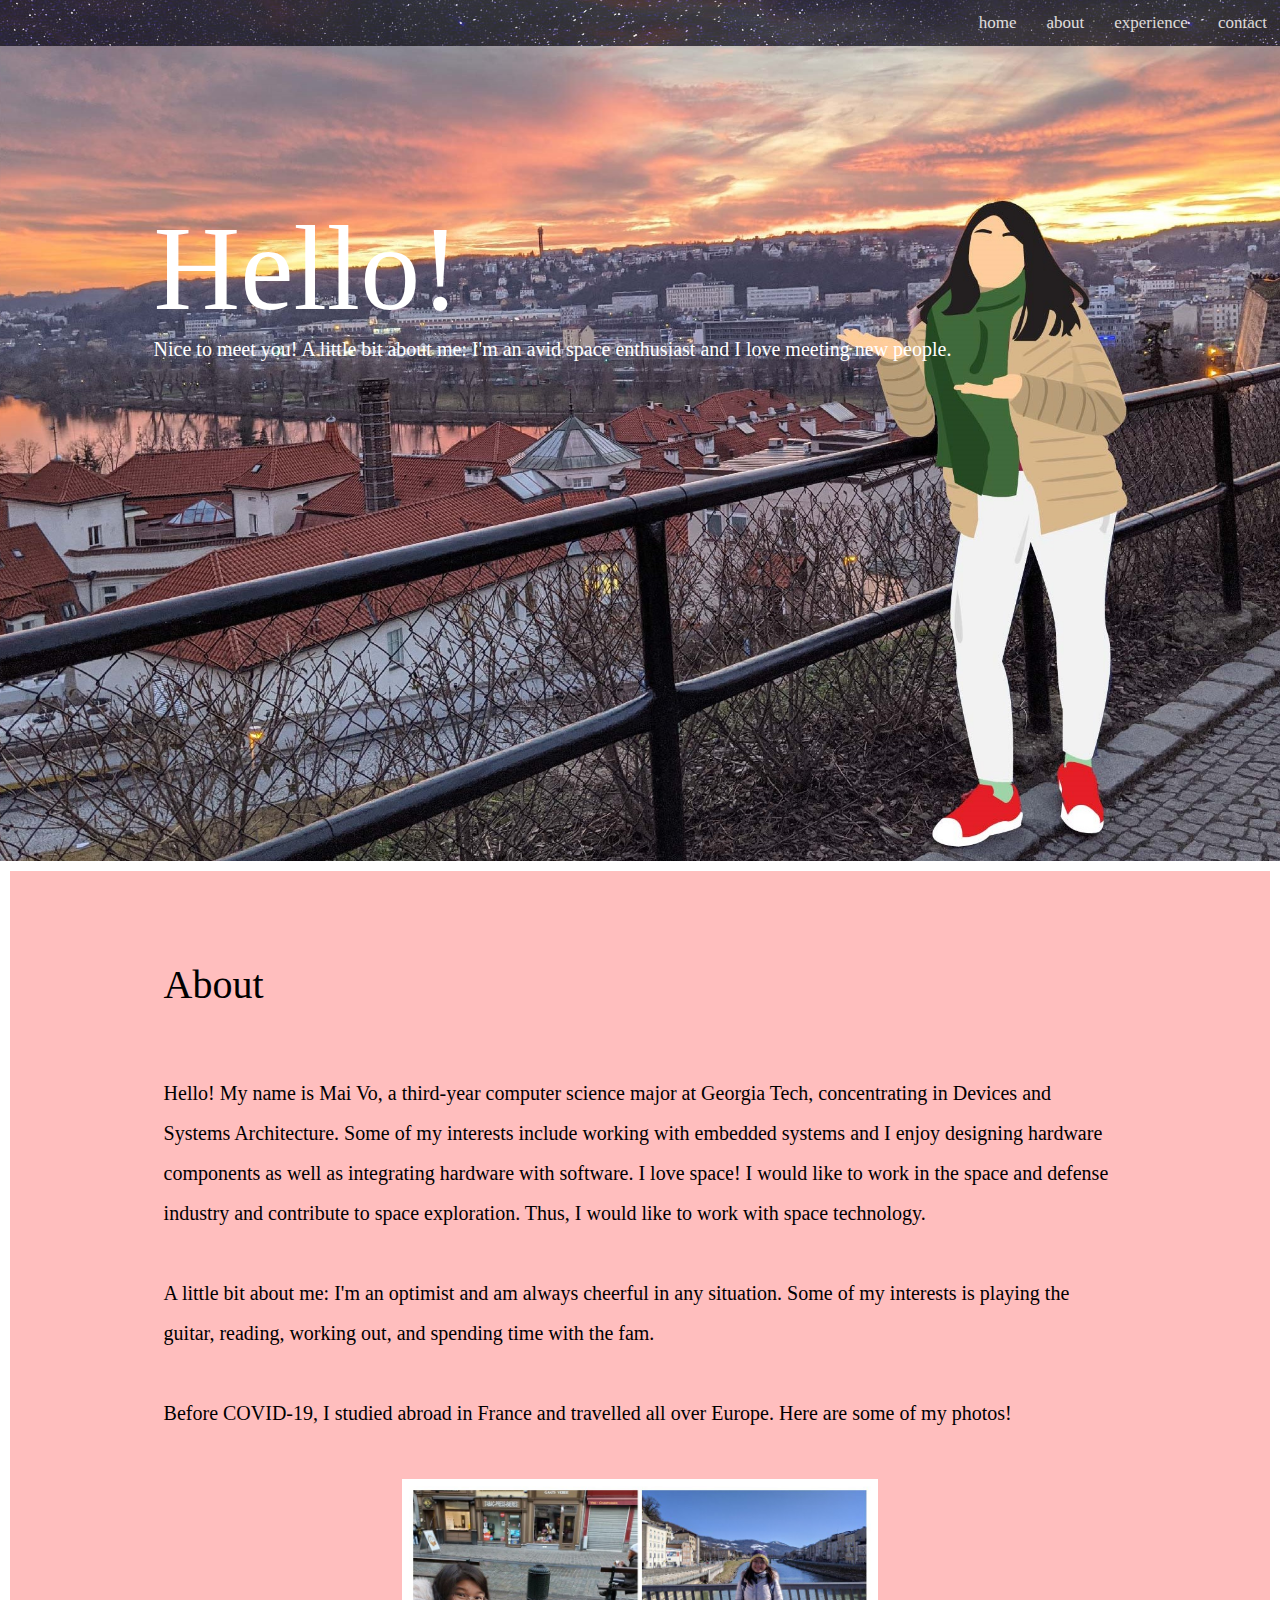
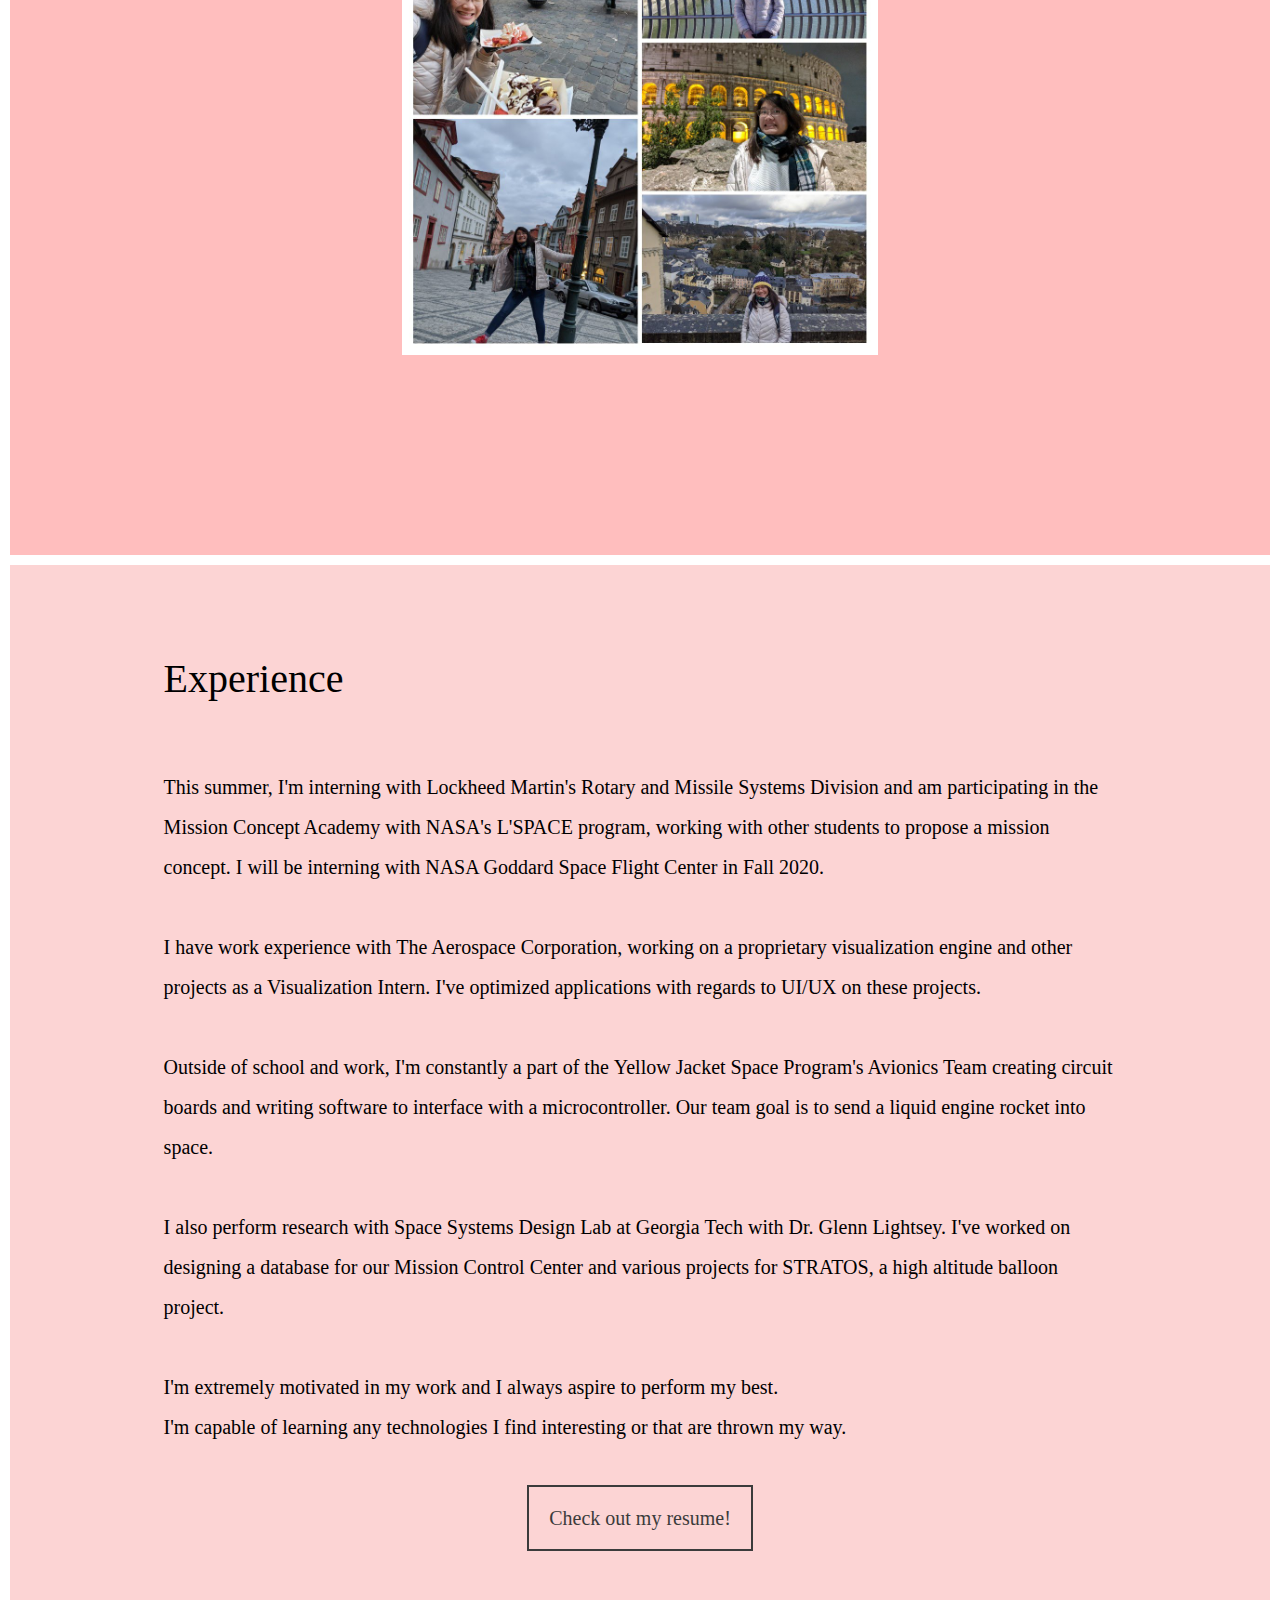
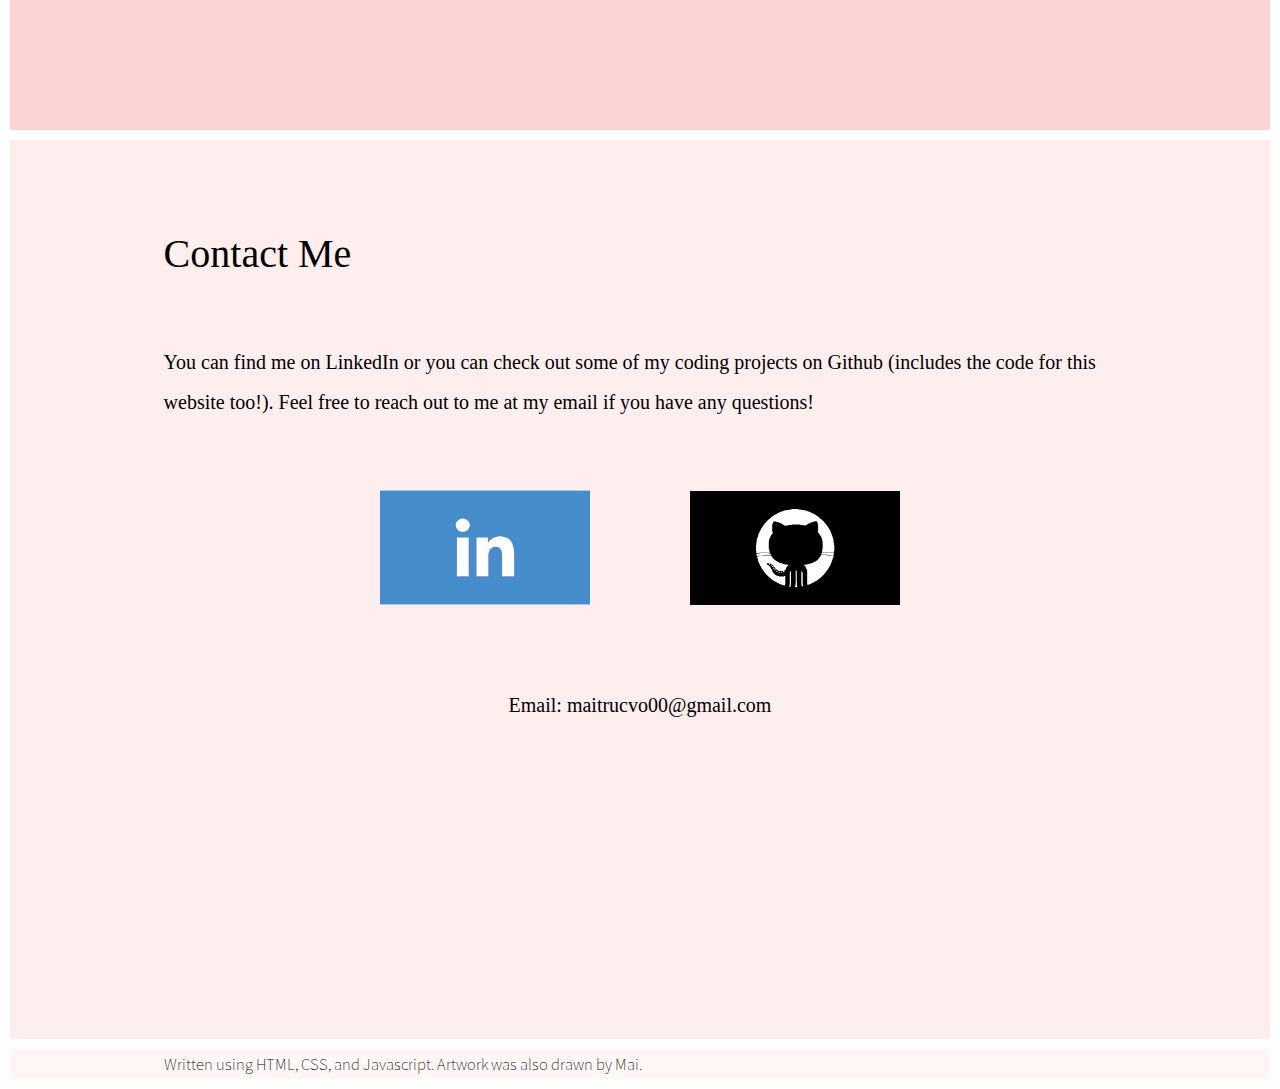
==== index.html @ 8d872439 "updated resume and slight about change" ====
<html>
<head>
    <meta charset="UTF-8">
    <meta name="viewport" content="width=device-width, initial-scale=1.0">
    <meta http-equiv="X-UA-Compatible" content="ie=edge">
    <link rel="stylesheet" href="index.css">
    <link rel="icon" href="./photos/profile.png">
</head>     

<title>Mai Vo</title>

<div class="navbar">

    <div class="nav-right">         
        <a href="#home">home</a>
        <a href="#about">about</a>
        <a href="#exper">experience</a>
        <a href="#con">contact</a>  
    </div>
        
</div>


<div class="main" >
    <a id="home"></a>

    
    
    
    <div class="intro">

        <div id="intro-text">
            <div id="hello">
                Hello! <span id="fancy"></span>
            </div>
            <script src = "index.js"></script>
            <div id="hello2">
                Nice to meet you!
                A little bit about me: I'm an avid space enthusiast and I love meeting new people.
            </div>
        </div>

        <!-- <br><br><br><br><br><br><br><br><br> -->
  
    </div>

    <div class="about">

        <a id="about"></a>

        <div id="header">
            About
        </div>

        
        
        <h>
            Hello! My name is <h class="bold">Mai Vo</h>, a third-year <h class="bold">computer science</h> major at 
            <h class="bold">Georgia Tech</h>, concentrating in Devices and Systems Architecture.
        
            Some of my interests include working with embedded systems and I enjoy designing hardware components as well as
            integrating hardware with software.
        
        
            I love space! I would like to work in the space and defense industry and contribute to space exploration. Thus, I would like to work with
            space technology.
            
        <br><br>
        
        A little bit about me: I'm an optimist and am always cheerful in any situation.
        
        
        Some of my interests is playing the guitar, reading, working out, and spending time with the fam.
        <br><br>
        Before COVID-19, I studied abroad in France and travelled all over Europe. Here are some of my photos!
    </h>
    <br><br><br>
    <img src="photos/maiphotos.jpg" class="center">
    </div>


    <div class="experience">
        <a id="exper"></a>

        <div id="header">
            Experience
        </div>

        
        

        

        <h>
            This summer, I'm interning with <h class="bold">Lockheed Martin</h>'s Rotary and Missile Systems Division and am participating in the Mission Concept Academy with <h class="bold">NASA's L'SPACE</h> program, 
            working with other students to propose a mission concept. I will be interning with NASA Goddard Space Flight Center in Fall 2020.
            <br><br>
            I have work experience with <h class="bold">The Aerospace Corporation</h>, working on a proprietary visualization engine and other projects as a Visualization Intern.
            I've optimized applications with regards to UI/UX on these projects.
            <br><br>
            Outside of school and work, I'm constantly a part of the
            <h class="bold">Yellow Jacket Space Program</h>'s Avionics Team creating
            circuit boards and writing software to interface with a microcontroller. 
            
            Our team goal is to send a liquid engine rocket into space. 
            <br><br>
            I also perform research with <h class="bold">Space Systems Design Lab</h> at Georgia Tech
            with Dr. Glenn Lightsey.
            
            I've worked on designing a database for our Mission Control Center and various projects for
            STRATOS, a high altitude balloon project.
            <br><br>
            I'm extremely motivated in my work and I always aspire to perform
            my best. 
            <br>
            I'm capable of learning any technologies I find interesting
            or that are thrown my way.
        </h>

        <div class="divspace"></div>

        <div class="reslink">
            <a class="resumeLink" href="maiVoResumeSummer20201.pdf" class="center" target="_blank">Check out my resume!</a>
        </div>

        
    </div>

    <div class="contact">
        <a id="con"></a>
        <div id="header">
            Contact Me
        </div>

        

        <h>
            You can find me on LinkedIn or you can check out some of my coding
            projects on Github (includes the code for this website too!). 
            
            Feel free to reach out to me at my email if you have any questions!
        </h>
         
        <div class="links">
            
            <a class="linkedin" href="https://www.linkedin.com/in/mai-truc-vo" target="_blank"></a>
            
            <a class="space"></a>
            

            <a class="git" href="https://github.com/maitvo" target="_blank"></a>
        
            <div class="conspace"></div>

            <h>Email: maitrucvo00@gmail.com</h>
            
        </div>
        

    </div>

    

    <div class="bottom">
        <h>
            Written using HTML, CSS, and Javascript. Artwork was also drawn by Mai.
        </h>
    </div>

</div>

</html>
---- index.css ----
html{
    background-color: rgb(255, 255, 255);
    scroll-behavior: smooth;
}

body{

    /* margin of page disappear */
    margin: 0;
}

h{
    line-height: 2;
}

h.bold{
    font-family: "NS-Regular";
}


#fancy{
    color: rgb(255, 142, 142);
    text-decoration: underline;
}

.divspace{
    padding: 30px;
}

.center{
    display: block;
    margin-left: auto;
    margin-right: auto;
    width: 50%;
}




/* navigation horizontal bar --------------------------------------------------------------------------------------------------- */

.navbar{
    overflow: hidden;
    padding-top: 1%;
    padding-bottom: 1%;
    background-image: url("./photos/stars.jpg");
    opacity: 70%;
    font-family: "NS-Light";
    position: fixed;
    width: 100%;
 
}

.nav-right{
    float: right;
}

.nav-right a{
    
    color: #f2f2f2;
    text-decoration: none;
    padding-right: 13px;
    padding-left: 13px;
    padding-top: 100%;
    padding-bottom: 100%;
    font-size: 17px;
}

.nav-right a:hover{
    background-image: url("./photos/moonnew.jpg");
    color: rgb(255, 31, 31);
}


/* ----------------------------------------------------------------------------------------------------- */




.intro{    
    color: rgb(255, 255, 255);
    padding-top: 200px;
    padding-bottom: 500px;
    background-image: url("./photos/praguecut.jpg");
    background-position: center center;
    background-repeat: no-repeat;
    background-attachment: fixed;
    background-size: cover;
}




#hello{
    font-size: 120px; 
}

#hello2{
    font-size: 20px;
    font-family: "NS-Regular";
}

#intro-text{
    padding-left: 12%;
    padding-right: 12%;
    font-family: "NS-Regular";
}

/* --------------------------------------------------------------------------- */

.about{
    /* margin-top: 1000px; */
    /* padding-top: 50%; */

    background-color: rgb(255, 190, 190);
    margin: 10px;
    padding-left: 12%;
    padding-right: 12%;
    text-align: left;
    font-family: "NS-Light";
    font-size: 20px;
    padding-bottom: 200px;

}

/* ---------------------------------------------------------------------------------- */

.experience{
    background-color: rgb(252, 212, 212);
    margin: 10px;
    padding-left: 12%;
    padding-right: 12%;
    text-align: left;
    font-family: "NS-Light";
    font-size: 20px;
    padding-bottom: 200px;
}

#header{
    padding-top: 90px;
    padding-bottom: 65px;
    font-size: 40px;
    font-family: "NS-Regular";

}

a.resumeLink{
    font-size: 20px;
    font-family: "NS-Regular";
    padding: 20px;
    border-style: solid;
    border-width: 2px;
    border-color: rgb(59, 59, 59);
    text-decoration: none;
    color: rgb(59, 59, 59);
    /* background-image: url("./icons/mars.jpg"); */
}

a.resumeLink:hover{
    /* font-family: "NS-Regular"; */
    color: rgb(255, 100, 100);
    border-color: rgb(255, 142, 142);
    background-image: url("./photos/moonnew.jpg");
    background-position: center;
}

.reslink{
    width: 100%;
    text-align: center;
}

/* Meet--------------------------------------------------------------------------------------------- */

.contact{

    background-color: rgb(255, 238, 238);
    margin: 10px;
    padding-left: 12%;
    padding-right: 12%;
    text-align: left;
    font-family: "NS-Light";
    padding-bottom: 200px;
    font-size: 20px;
}

.links{
    padding-top: 12%;
    padding-bottom: 12%;
    width: 100%;
    text-align: center;
}

a.linkedin{
    background-image: url("./icons/1x/Asset\ 2.png");
    background-position: center;
    background-repeat: no-repeat;
    background-size: 100%;

    padding-top: 5%;
    padding-bottom: 5%;
    padding-right: 11%;
    padding-left: 11%;
    /* border-style: solid; */
    /* border-width: 2px;
    background-repeat: no-repeat;
    border-color: rgb(59, 59, 59); */
}

a.linkedin:hover{
    background: none;
    background-image: url("./icons/1x/Asset\ 13.png");
    background-position: center;
    background-repeat: no-repeat;
    background-size: 100%;
}

a.space{
    padding-left: 100px;
    padding-top: 100px;
}

a.git{
    background-image: url("./icons/1x/Asset\ 8.png");
    background-position: center;
    background-repeat: no-repeat;
    background-size: 100%;

    padding-top: 5%;
    padding-bottom: 5%;
    padding-right: 11%;
    padding-left: 11%;
    /* border-style: solid; */
    /* border-width: 2px;
    border-color: rgb(59, 59, 59);
    background-repeat: no-repeat; */
}

a.git:hover{
    background: none;
    background-size: 100%;
    background-image: url("./icons/1x/Asset\ 18.png");
    background-repeat: no-repeat;
    background-position: center;
}

.conspace{
    padding-top: 125px;
}

.bottom{

    background-color: rgb(255, 246, 246);
    margin: 10px;
    padding-left: 12%;
    padding-right: 12%;
    text-align: left;
    font-family: "NS-Thin";
    /* padding-bottom: 200px; */
    font-size: 15px;
}

@media only screen and (max-width: 767px) {
    
    .nav-right a{
        font-size: 14px;
        padding-right: 8px;
        padding-left: 8px;
    }
    h{
        line-height: 1.8;
        font-size: 15px;
    }

    #hello{
        font-size: 50px; 
    }

    #hello2{
        font-size: 18px;
    }

    a.space{
        padding-left: 30px;
    }

    #header{
        padding-top: 60px;
        padding-bottom: 40px;
        font-size: 30px;
        font-family: "NS-Regular";
    
    }

    a.resumeLink{
        font-size: 16px;
        font-family: "NS-Regular";
        padding: 15px;
        border-style: solid;
        border-width: 2px;
        border-color: rgb(59, 59, 59);
        text-decoration: none;
        color: rgb(59, 59, 59);
        /* background-image: url("./icons/mars.jpg"); */
    }
    
    a.resumeLink:hover{
        /* font-family: "NS-Regular"; */
        color: rgb(255, 100, 100);
        border-color: rgb(255, 142, 142);
        background-image: url("./photos/moonnew.jpg");
        background-position: center;
    }

    .divspace{
        padding: 20px;
    }

    .conspace{
        padding: 20px;
    }
}




/* ------------------------------------------------------------------------------------------------------------------- */

@font-face{
    font-family: "NS-Bold";
    src: url(./font/NotoSansJP-Bold.otf);
}
@font-face{
    font-family: "NS-Medium";
    src: url(./font/NotoSansJP-Medium.otf);
}
@font-face{
    font-family: "NS-Regular";
    src: url(./font/NotoSansJP-Regular.otf);
}
@font-face{
    font-family: "NS-Light";
    src: url(./font/NotoSansJP-Light.otf);
}
@font-face{
    font-family: "NS-Black";
    src: url(./font/NotoSansJP-Black.otf);
}
@font-face{
    font-family: "NS-Thin";
    src: url(./font/NotoSansJP-Thin.otf);
}
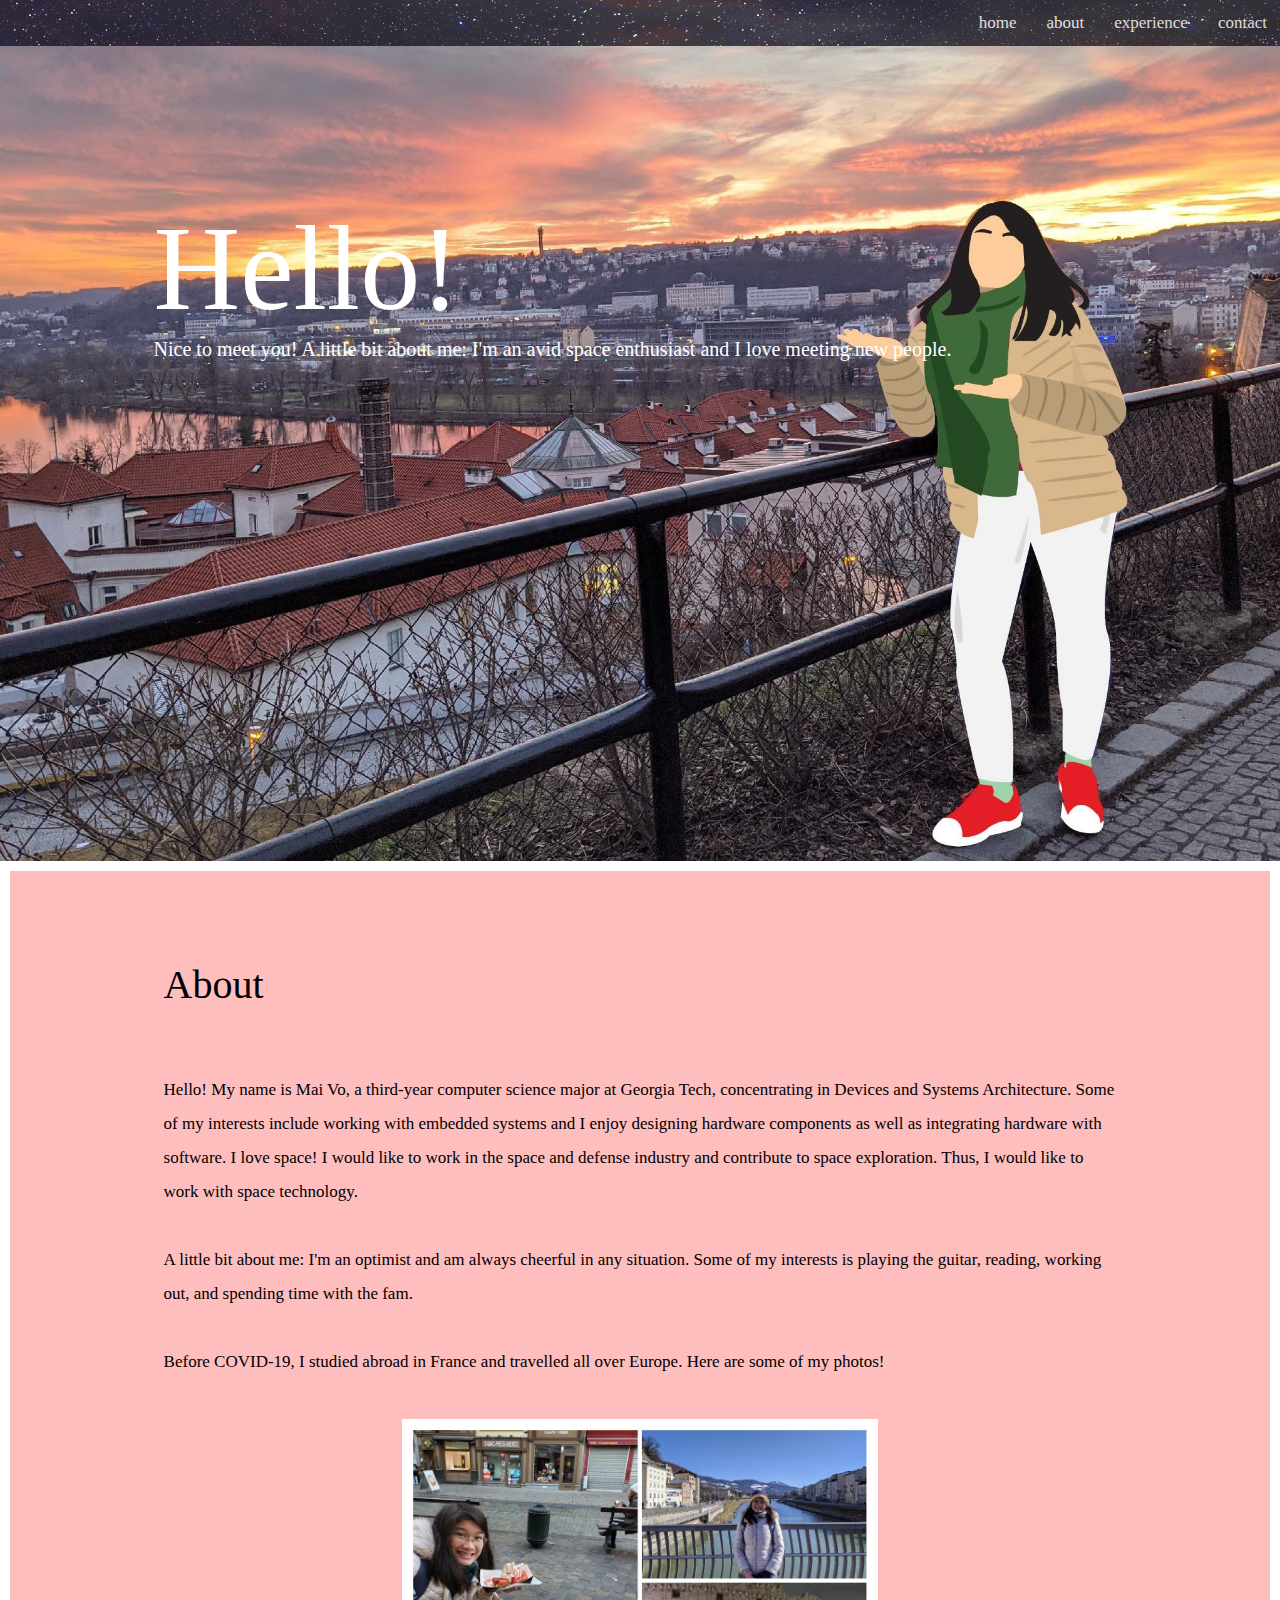
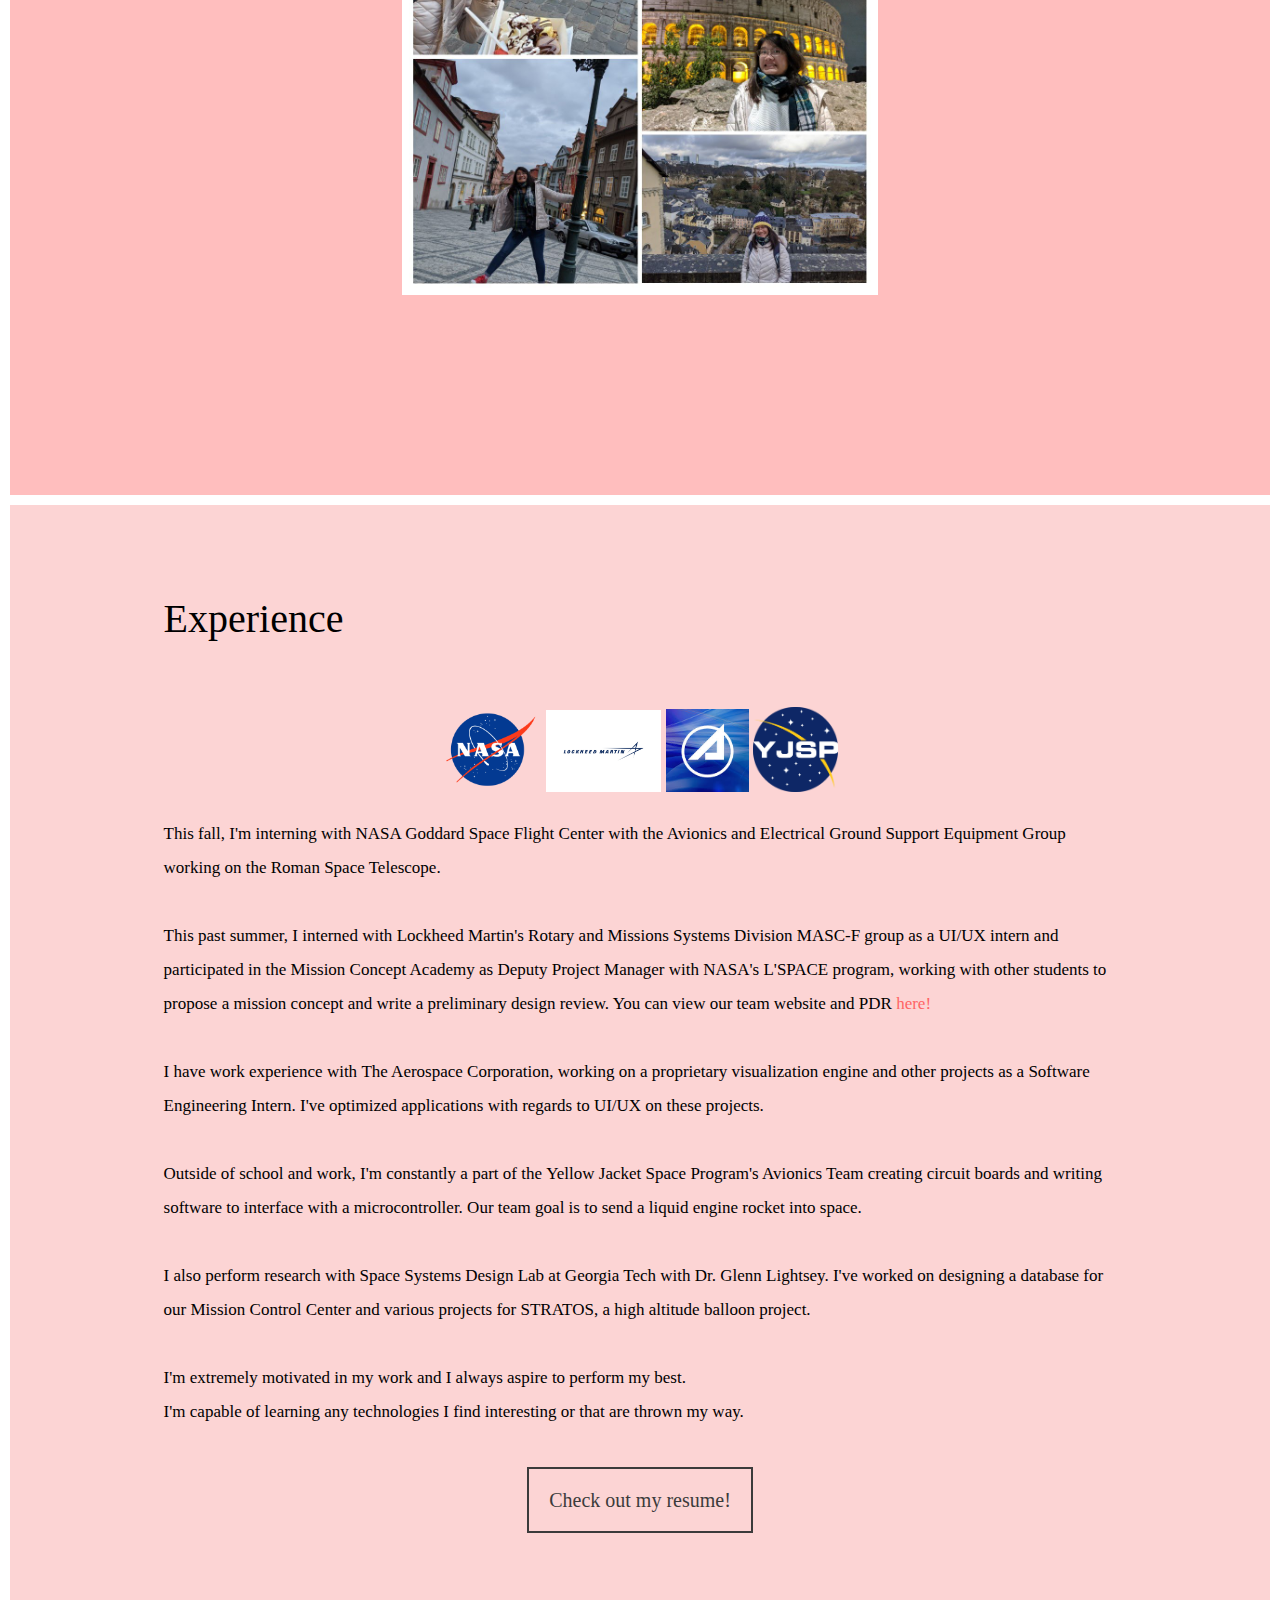
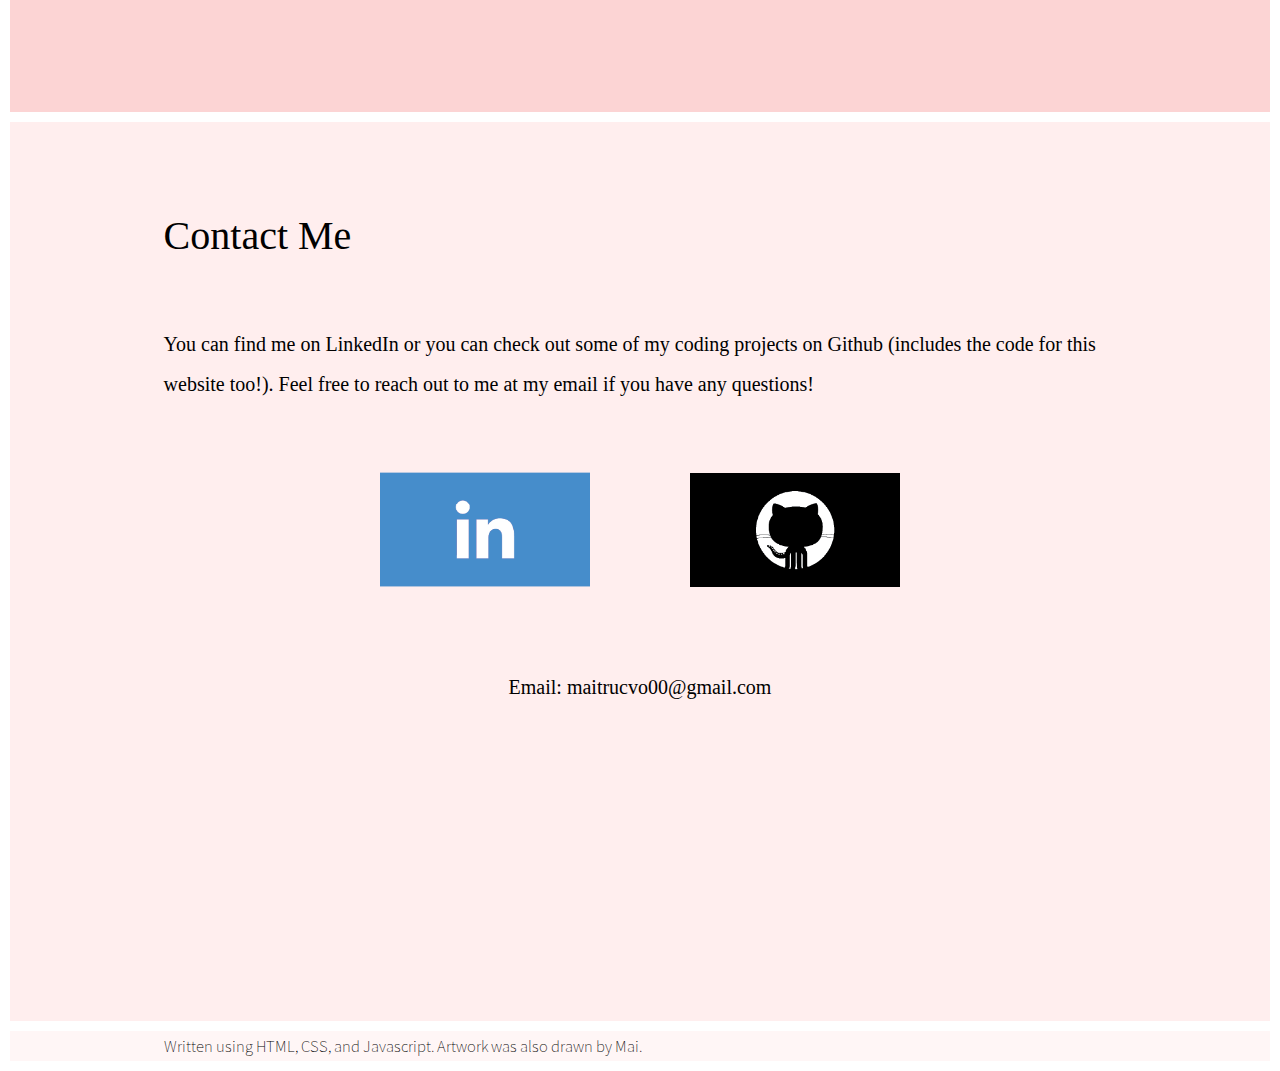
==== commit ae6777a1: "experience update" ====
--- a/index.html
+++ b/index.html
@@ -86,16 +86,195 @@
             Experience
         </div>
 
+        <div id="logos">
+            <img src="logo/nasalogo.png" width="100px">
+            <img src="logo/lockheedlogo.jpg" width="115px">
+            <img src="logo/aerologo.jpg" width="83px">
+            <img src="logo/yjsplogo.png" width="85px">
+            <!-- <img src="logo/ssdllogo.png" width="150px"> -->
+        </div>
+
+        
+
+        <br>
+
+        <!-- <div id="res-experience">
+
+            <div id="section">
+                Work Experience
+            </div>
+    
+            <br>
+    
+            <div id="nasa">
+                <h class="place">
+                    NASA Goddard Space Flight Center
+                </h>
+                <div id="wright">Greenbelt, MD | Virtual</div>
+                <br>
+                <h class="title">
+                    Software Engineering Pathways Intern
+                </h>
+                <div id="wright">Aug 2020 - Present</div>
+                <br>
+                <h>
+                    <img src="baseline_star_rate_black_18dp.png">
+                    Supports the Avionics and Electrical Systems branch, Code 565 with the Electrical Ground Support Equipment group
+                </h>
+            </div>
+    
+            <br>
+    
+            <div id="lockheed">
+                <h class="place">
+                    Lockheed Martin
+                </h>
+                <div id="wright">Huntsville, AL | Virtual</div>
+                <br>
+                <h class="title">
+                    UI/UX Intern
+                </h>
+                <div id="wright">May 2020 - August 2020</div>
+                <br>
+                <h>
+                    <img src="baseline_star_rate_black_18dp.png">
+                    Supported development teams with run-ahead user experience designs in a SaFE Agile environment to improve a missile simulation
+                    <br>
+                    <img src="baseline_star_rate_black_18dp.png">
+                    Communicated with the customer, product owners, development teams, and architects to ensure designs accurately convey information architecture to the user
+                    <br>
+                    <img src="baseline_star_rate_black_18dp.png">
+                    Solved design issues by optimizing the efficiency of the design to showcase large quantities of information to the users
+    
+                </h>
+            </div>
+    
+            <br>
+    
+            <div id="aerospace">
+                <h class="place">
+                    The Aerospace Corporation
+                </h>
+                <div id="wright">El Segundo, CA</div>
+                <br>
+                <h class="title">
+                    Software Engineering & Visualization Intern
+                </h>
+                <div id="wright">May 2019 - August 2019</div>
+                <br>
+                <h>
+                    <img src="baseline_star_rate_black_18dp.png">
+                    Contributed to the user-interface of a cutting-edge proprietary satellite visualization engine using C++, OpenGL, and the Qt-based framework by adding features to make development and customer usage effortless
+                    <br>
+                    <img src="baseline_star_rate_black_18dp.png">
+                    Optimized efficiency of usage for the web interface of a satellite intercept and rendezvous visualization tool by developing the web interface using Javascript, HTML, and CSS creating a smoother user experience
+                    <br>
+                </h>
+            </div>
+    
+            <br>
+    
+            <div id="aerospace">
+                <h class="place">
+                    College of Computing, Office of Outreach, Enrollment, and Community 
+                </h>
+                <div id="wright">Atlanta, GA</div>
+                <br>
+                <h class="title">
+                    Student Assistant
+                </h>
+                <div id="wright">February 2019 - December 2019</div>
+                <br>
+                <h>
+                    <img src="baseline_star_rate_black_18dp.png">
+                    Assists with career services and communicates with recruiters, ensuring a smooth, effortless, and coordinated experience on Georgia Tech’s campus
+                    <br>
+                </h>
+            </div>
+    
+            <br>
+    
+            <div id="section">
+                Organizations
+            </div>
+    
+            <br>
+    
+            <div id="yjsp">
+                <h class="place">
+                    Yellow Jacket Space Program
+                </h>
+                <div id="wright">Atlanta, GA</div>
+                <br>
+                <h class="title">
+                    Avionics Team - Propulsion Electronics
+                </h>
+                <div id="wright">April 2019 - Present</div>
+                <br>
+                <h>
+                    <img src="baseline_star_rate_black_18dp.png">
+                    Create and design circuit schematics and developing printed circuit boards using KiCad for propulsion electronics and avionic sensors for a rocket to space
+                    <br>
+                    <img src="baseline_star_rate_black_18dp.png">
+                    Developing a schematic for a field reader to test sensor functionality on the testing field using Altium
+                    <br>
+                    <img src="baseline_star_rate_black_18dp.png">
+                    Developed a light, encompassing schematic for the engine controller to turn engine valves on or off for testing purposes, interfacing with a control room and teensy
+                    <br>
+                </h>
+    
+                <br>
+                <h class="title">
+                    Systems Team
+                </h>
+                <div id="wright">January 2019 - August 2019</div>
+                <br>
+                <h>
+                    <img src="baseline_star_rate_black_18dp.png">
+                    Developed YJSP engineering specifications; integrating and testing different projects by each team using models and simulations; returning necessary feedback
+                    <br>
+                    <img src="baseline_star_rate_black_18dp.png">
+                    Interpreted software for a 6DOF simulation developed by a past engineer, documenting the code
+                    <br>
+                </h>
+            </div>
+    
+            <br>
+    
+            <div id="section">
+                Projects
+            </div>
+    
+            <br>
+    
+    
+    
+    
+            <div id="section">
+                Research
+            </div>
+    
+            <br>
+        </div> -->
+
+        
+
         
         
 
         
 
         <h>
-            This summer, I'm interning with <h class="bold">Lockheed Martin</h>'s Rotary and Missile Systems Division and am participating in the Mission Concept Academy with <h class="bold">NASA's L'SPACE</h> program, 
-            working with other students to propose a mission concept. I will be interning with NASA Goddard Space Flight Center in Fall 2020.
-            <br><br>
-            I have work experience with <h class="bold">The Aerospace Corporation</h>, working on a proprietary visualization engine and other projects as a Visualization Intern.
+            This fall, I'm interning with <h class="bold">NASA Goddard Space Flight Center</h> with the Avionics and Electrical Ground
+            Support Equipment Group working on the Roman Space Telescope.
+
+            <br><br>
+
+            This past summer, I interned with <h class="bold">Lockheed Martin</h>'s Rotary and Missions Systems Division MASC-F 
+            group as a UI/UX intern and participated in the Mission Concept Academy as Deputy Project Manager with <h class="bold">NASA's L'SPACE</h> program, 
+            working with other students to propose a mission concept and write a preliminary design review. You can view our team website and PDR <a href="https://teamceleastial.github.io" target="_blank">here!</a>
+            <br><br>
+            I have work experience with <h class="bold">The Aerospace Corporation</h>, working on a proprietary visualization engine and other projects as a Software Engineering Intern.
             I've optimized applications with regards to UI/UX on these projects.
             <br><br>
             Outside of school and work, I'm constantly a part of the
@@ -120,7 +299,7 @@
         <div class="divspace"></div>
 
         <div class="reslink">
-            <a class="resumeLink" href="maiVoResumeSummer20201.pdf" class="center" target="_blank">Check out my resume!</a>
+            <a class="resumeLink" href="maiVoResumeFall2020.pdf" class="center" target="_blank">Check out my resume!</a>
         </div>
 
         
--- a/index.css
+++ b/index.css
@@ -118,7 +118,7 @@
     padding-right: 12%;
     text-align: left;
     font-family: "NS-Light";
-    font-size: 20px;
+    font-size: 17px;
     padding-bottom: 200px;
 
 }
@@ -132,7 +132,7 @@
     padding-right: 12%;
     text-align: left;
     font-family: "NS-Light";
-    font-size: 20px;
+    font-size: 17px;
     padding-bottom: 200px;
 }
 
@@ -142,6 +142,22 @@
     font-size: 40px;
     font-family: "NS-Regular";
 
+}
+
+#res-experience{
+    padding-left: 15%;
+    padding-right: 15%;
+    font-size: 15px;
+}
+
+.experience a{
+    text-decoration: none;
+    font-family: "NS-Bold";
+    color: rgb(255, 100, 100);
+}
+
+#logos{
+    text-align: center;
 }
 
 a.resumeLink{
@@ -167,6 +183,19 @@
 .reslink{
     width: 100%;
     text-align: center;
+}
+
+h.place{
+    font-family: "NS-Regular";
+    /* font-style: italic; */
+}
+
+#wright{
+    font-style: italic;
+}
+
+#wright{
+    float: right;
 }
 
 /* Meet--------------------------------------------------------------------------------------------- */
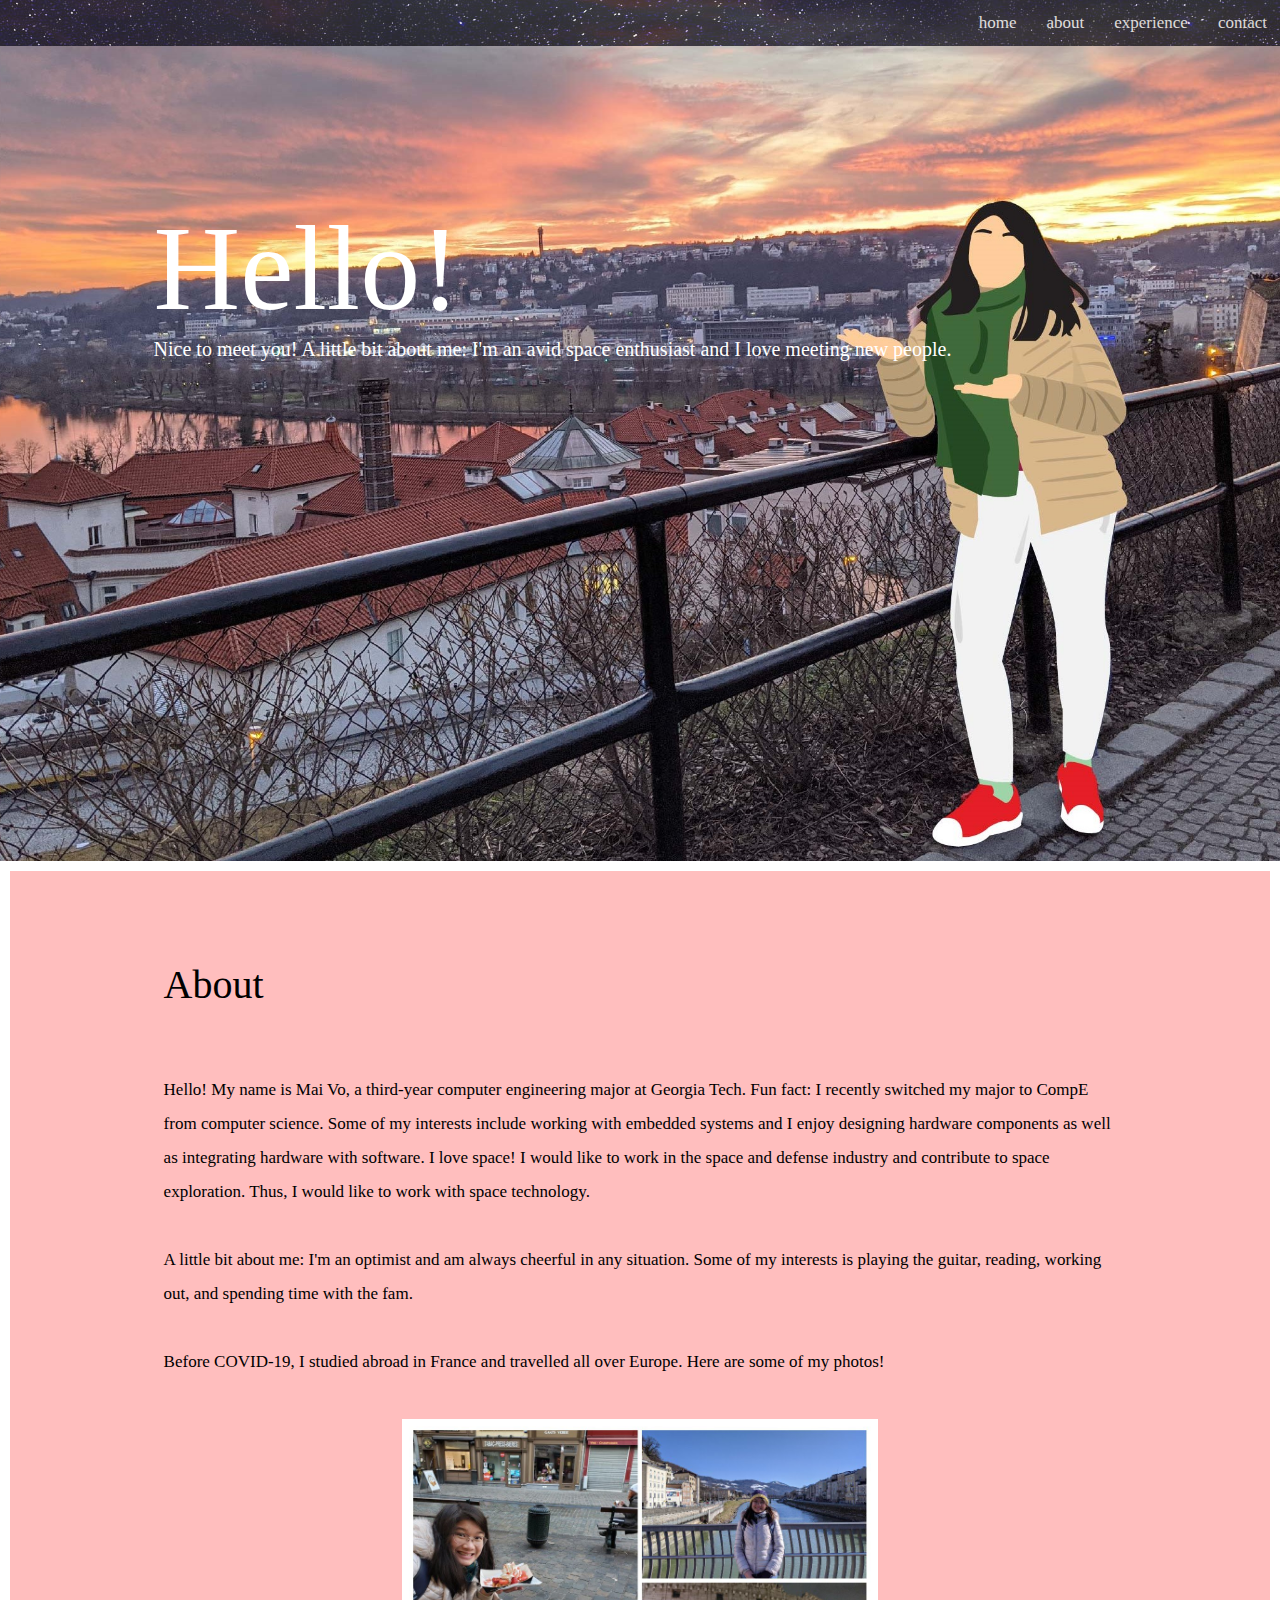
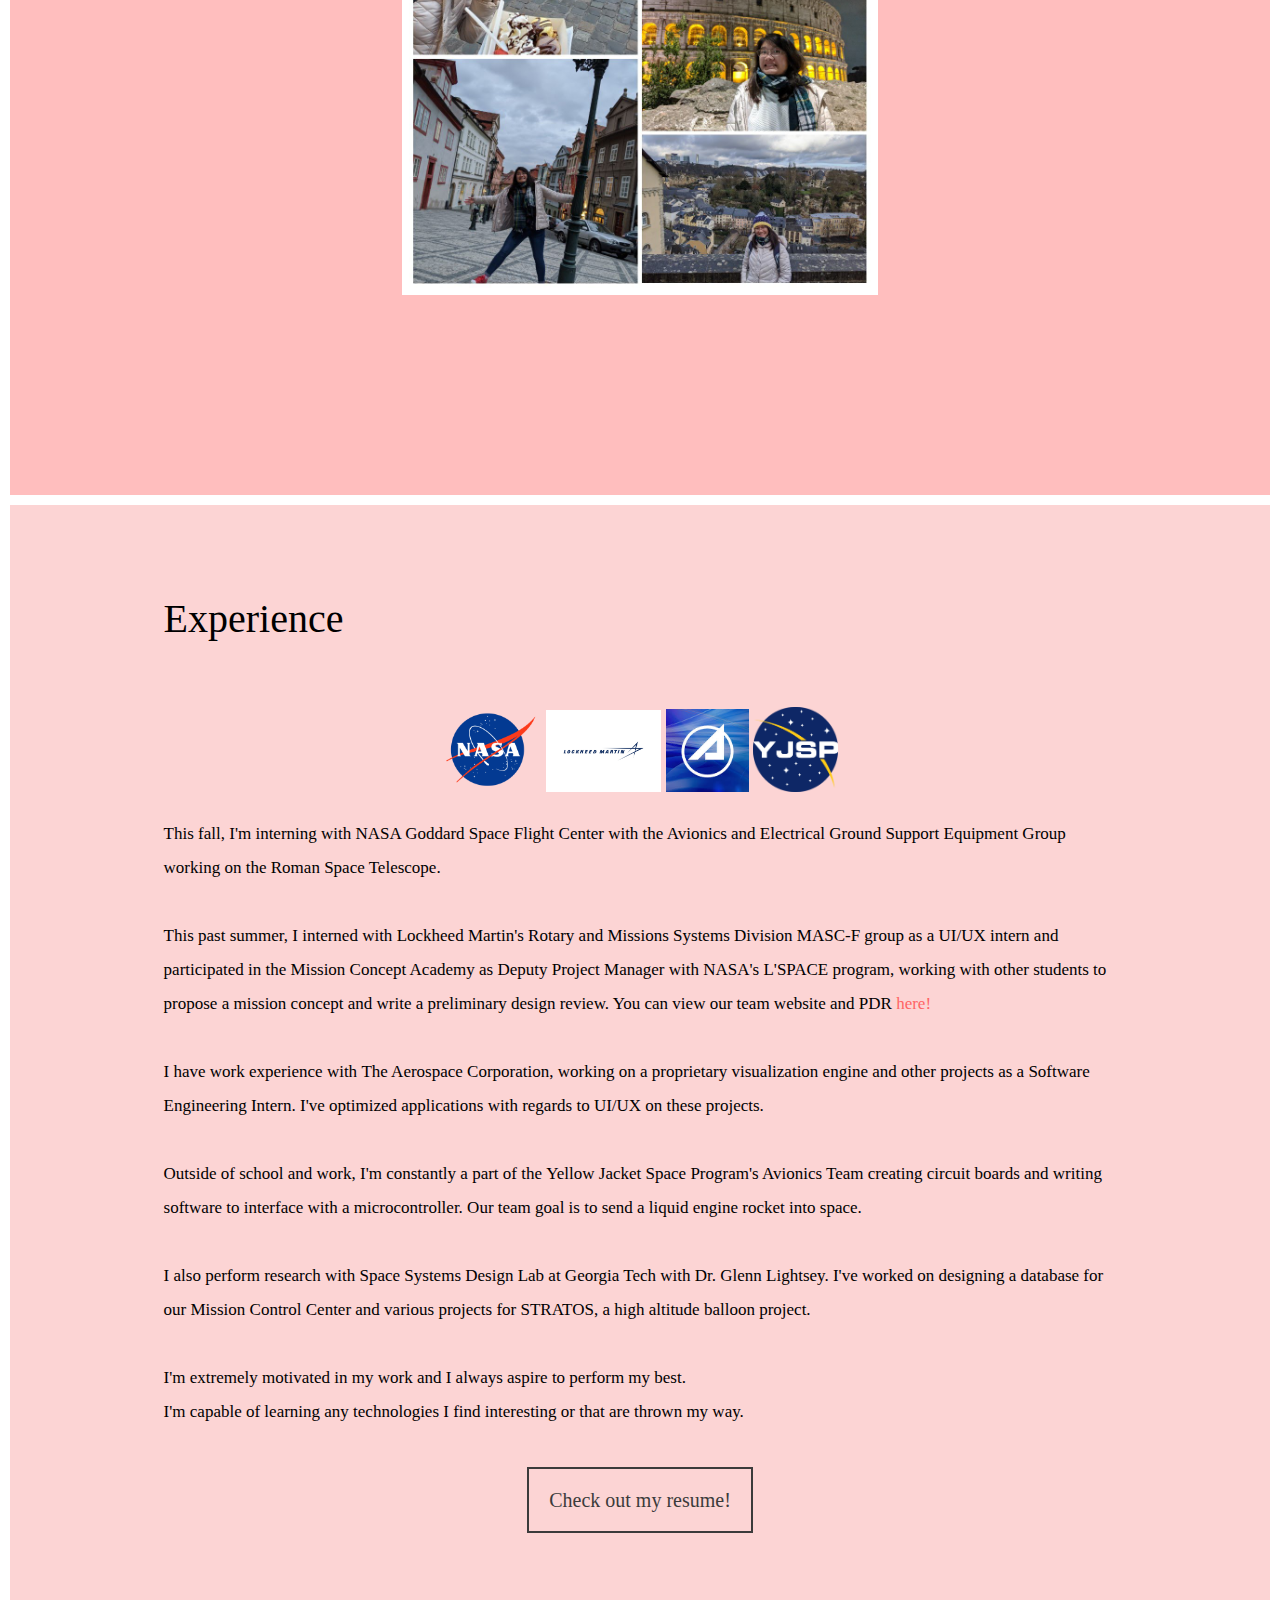
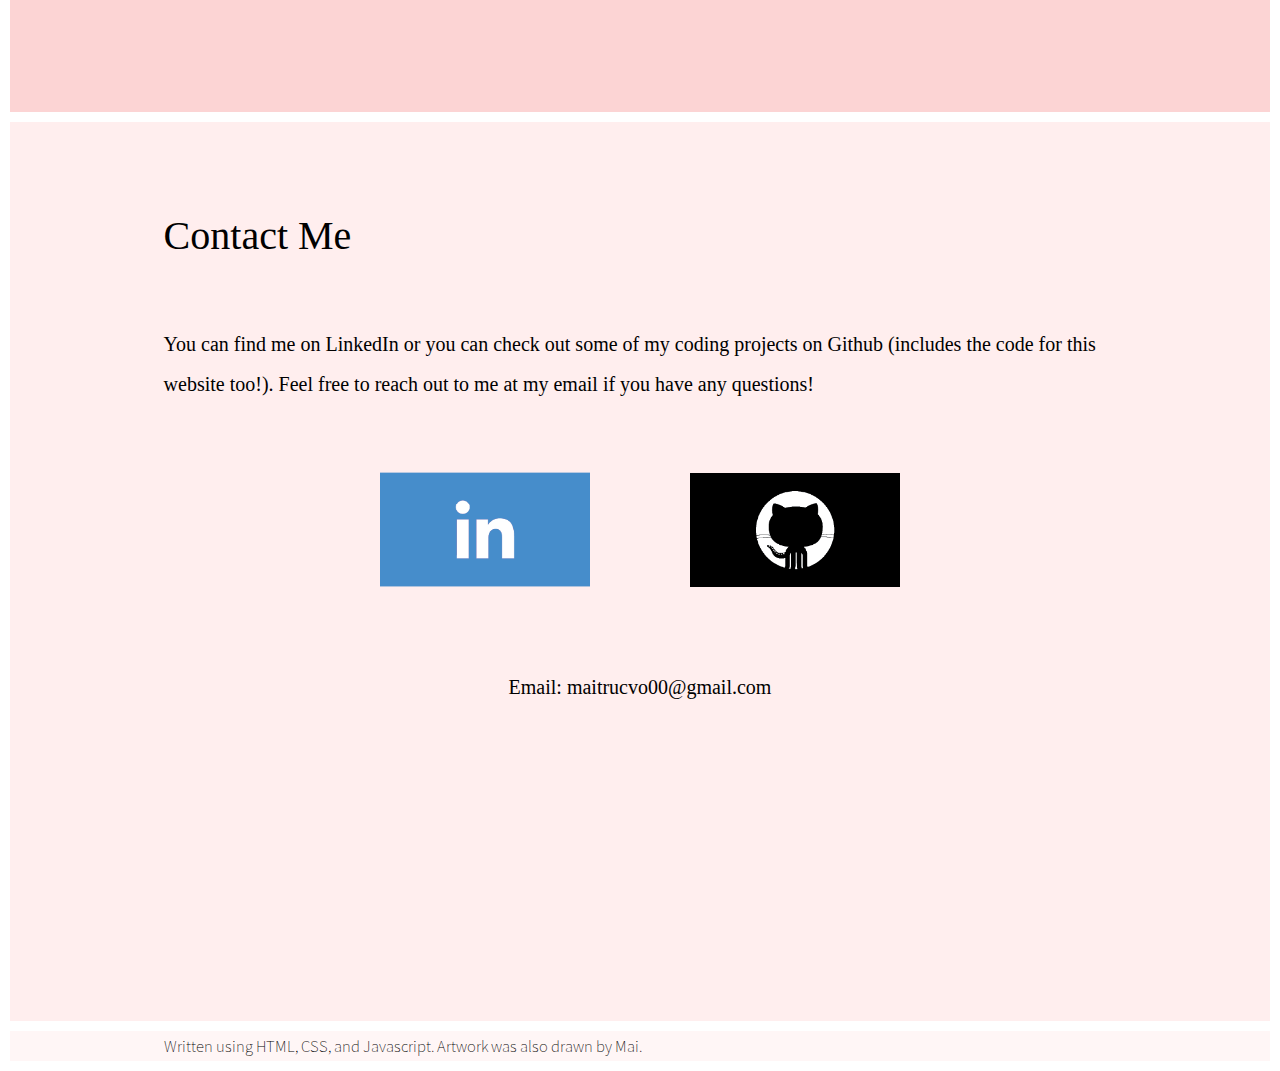
==== commit 1e82bc1f: "updated resume and major, etc" ====
--- a/index.html
+++ b/index.html
@@ -55,8 +55,8 @@
         
         
         <h>
-            Hello! My name is <h class="bold">Mai Vo</h>, a third-year <h class="bold">computer science</h> major at 
-            <h class="bold">Georgia Tech</h>, concentrating in Devices and Systems Architecture.
+            Hello! My name is <h class="bold">Mai Vo</h>, a third-year <h class="bold">computer engineering</h> major at 
+            <h class="bold">Georgia Tech</h>. Fun fact: I recently switched my major to CompE from computer science.
         
             Some of my interests include working with embedded systems and I enjoy designing hardware components as well as
             integrating hardware with software.
@@ -299,7 +299,7 @@
         <div class="divspace"></div>
 
         <div class="reslink">
-            <a class="resumeLink" href="maiVoResumeFall2020.pdf" class="center" target="_blank">Check out my resume!</a>
+            <a class="resumeLink" href="maiVoResumeSpring2021.pdf" class="center" target="_blank">Check out my resume!</a>
         </div>
 
         
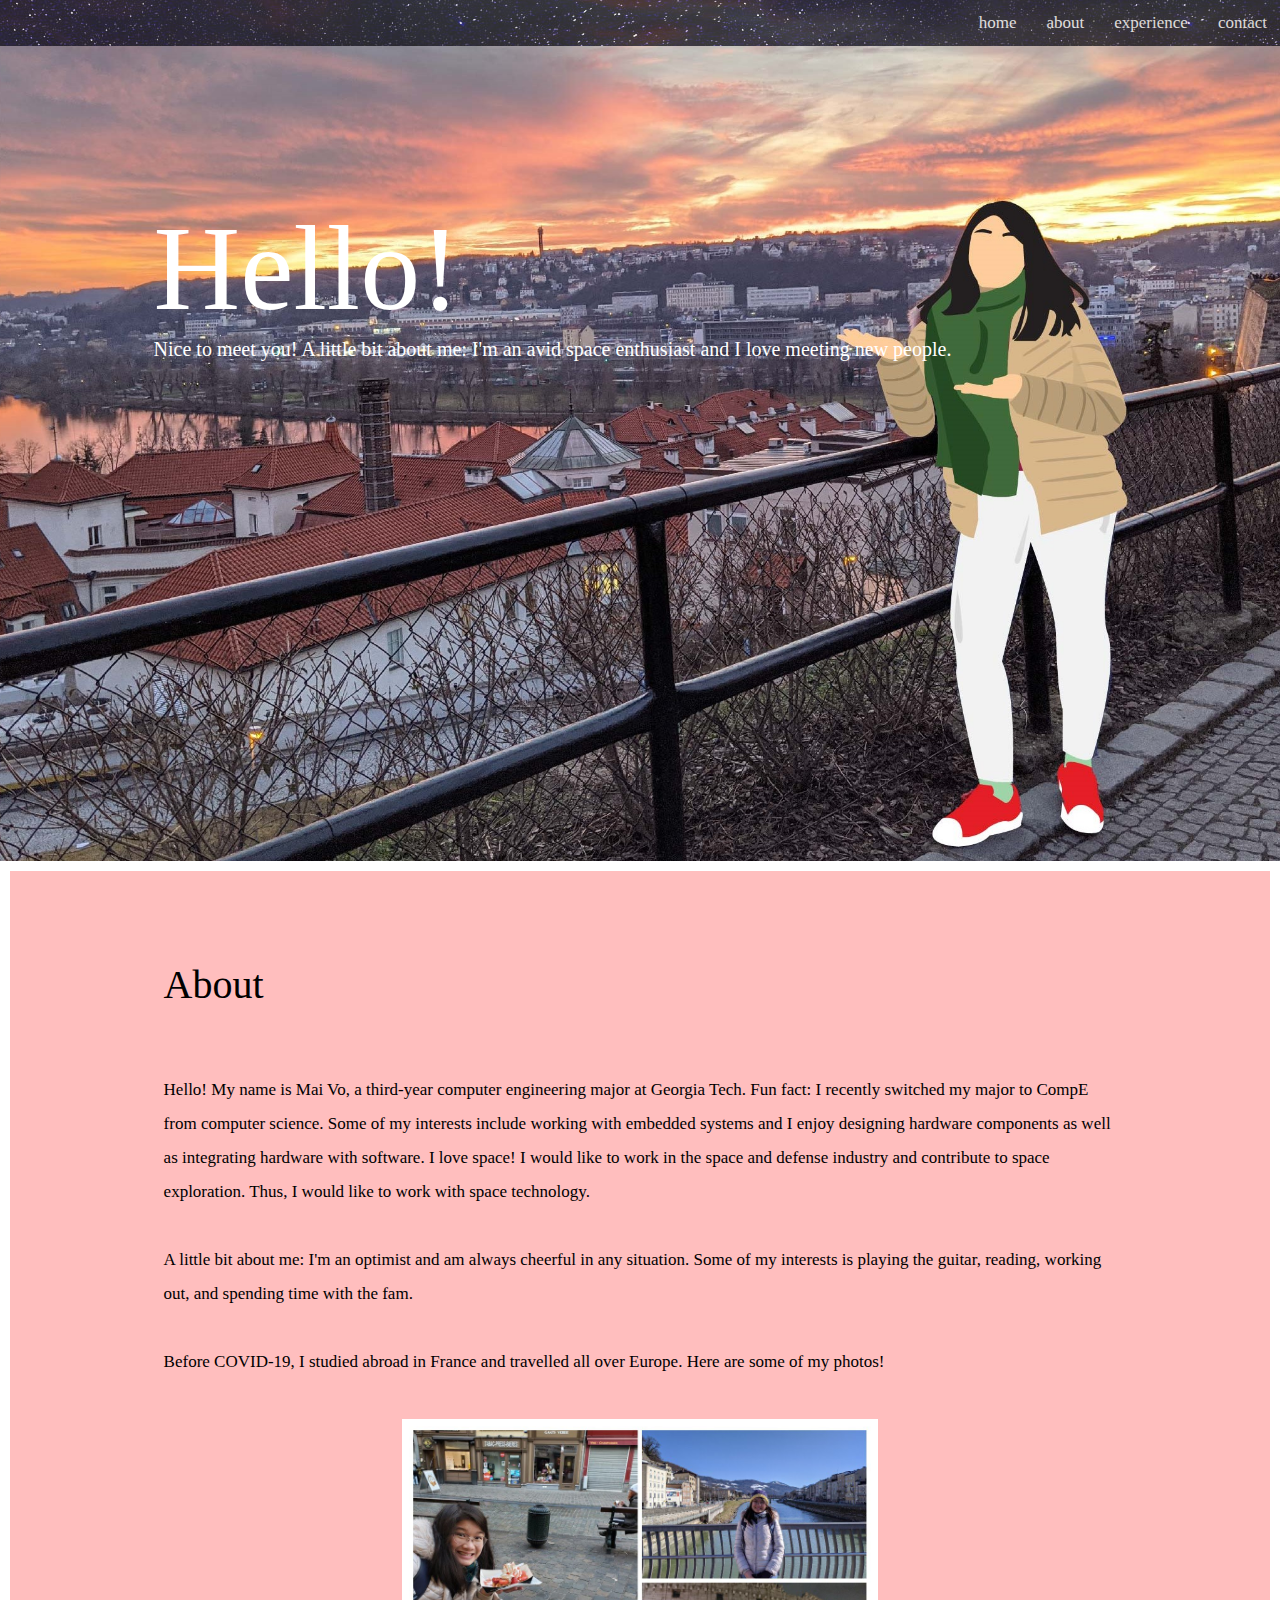
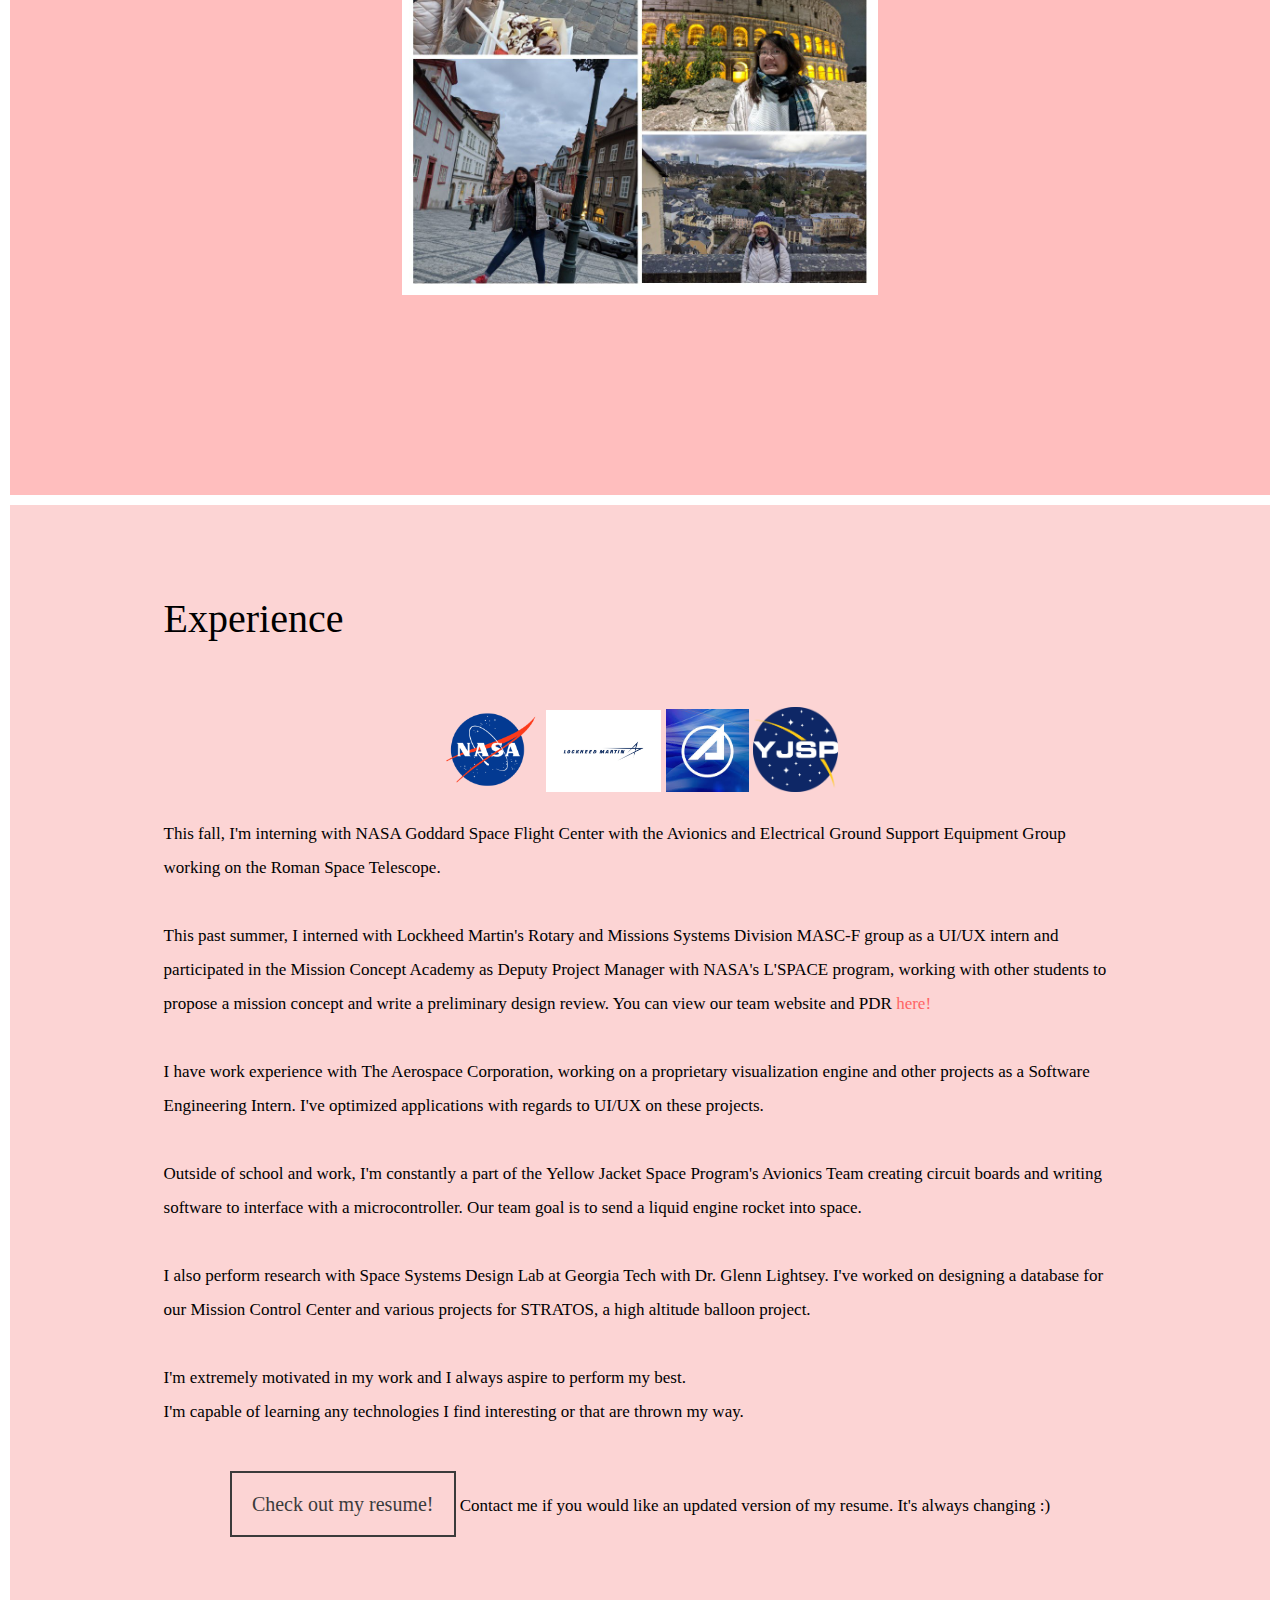
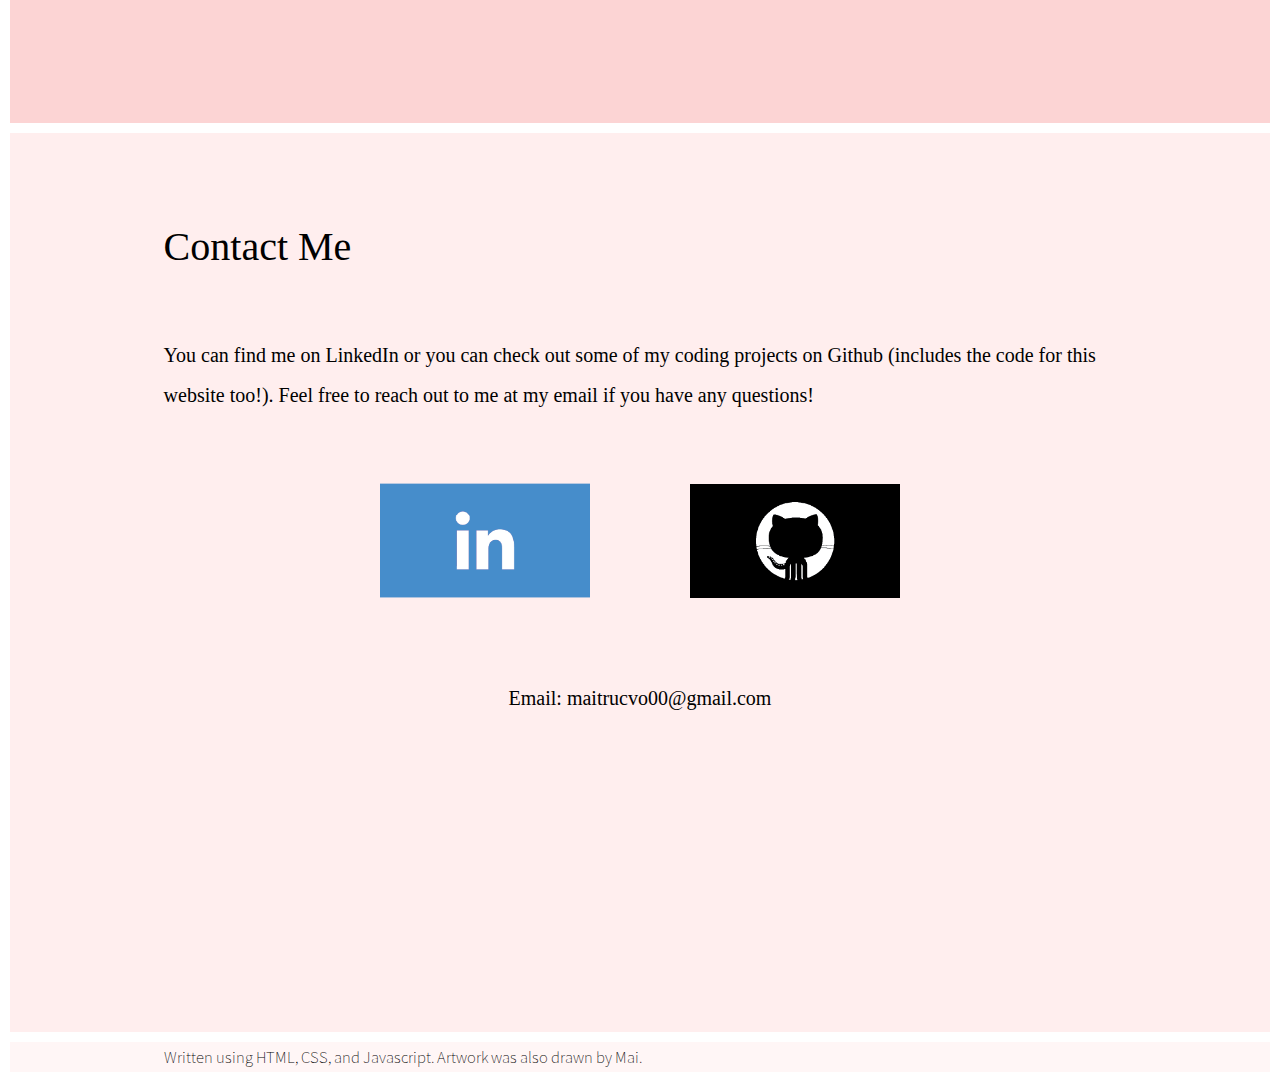
==== commit b3f9dfd9: "updated resume" ====
--- a/index.html
+++ b/index.html
@@ -300,6 +300,7 @@
 
         <div class="reslink">
             <a class="resumeLink" href="maiVoResumeSpring2021.pdf" class="center" target="_blank">Check out my resume!</a>
+            <h>Contact me if you would like an updated version of my resume. It's always changing :)</h>
         </div>
 
         
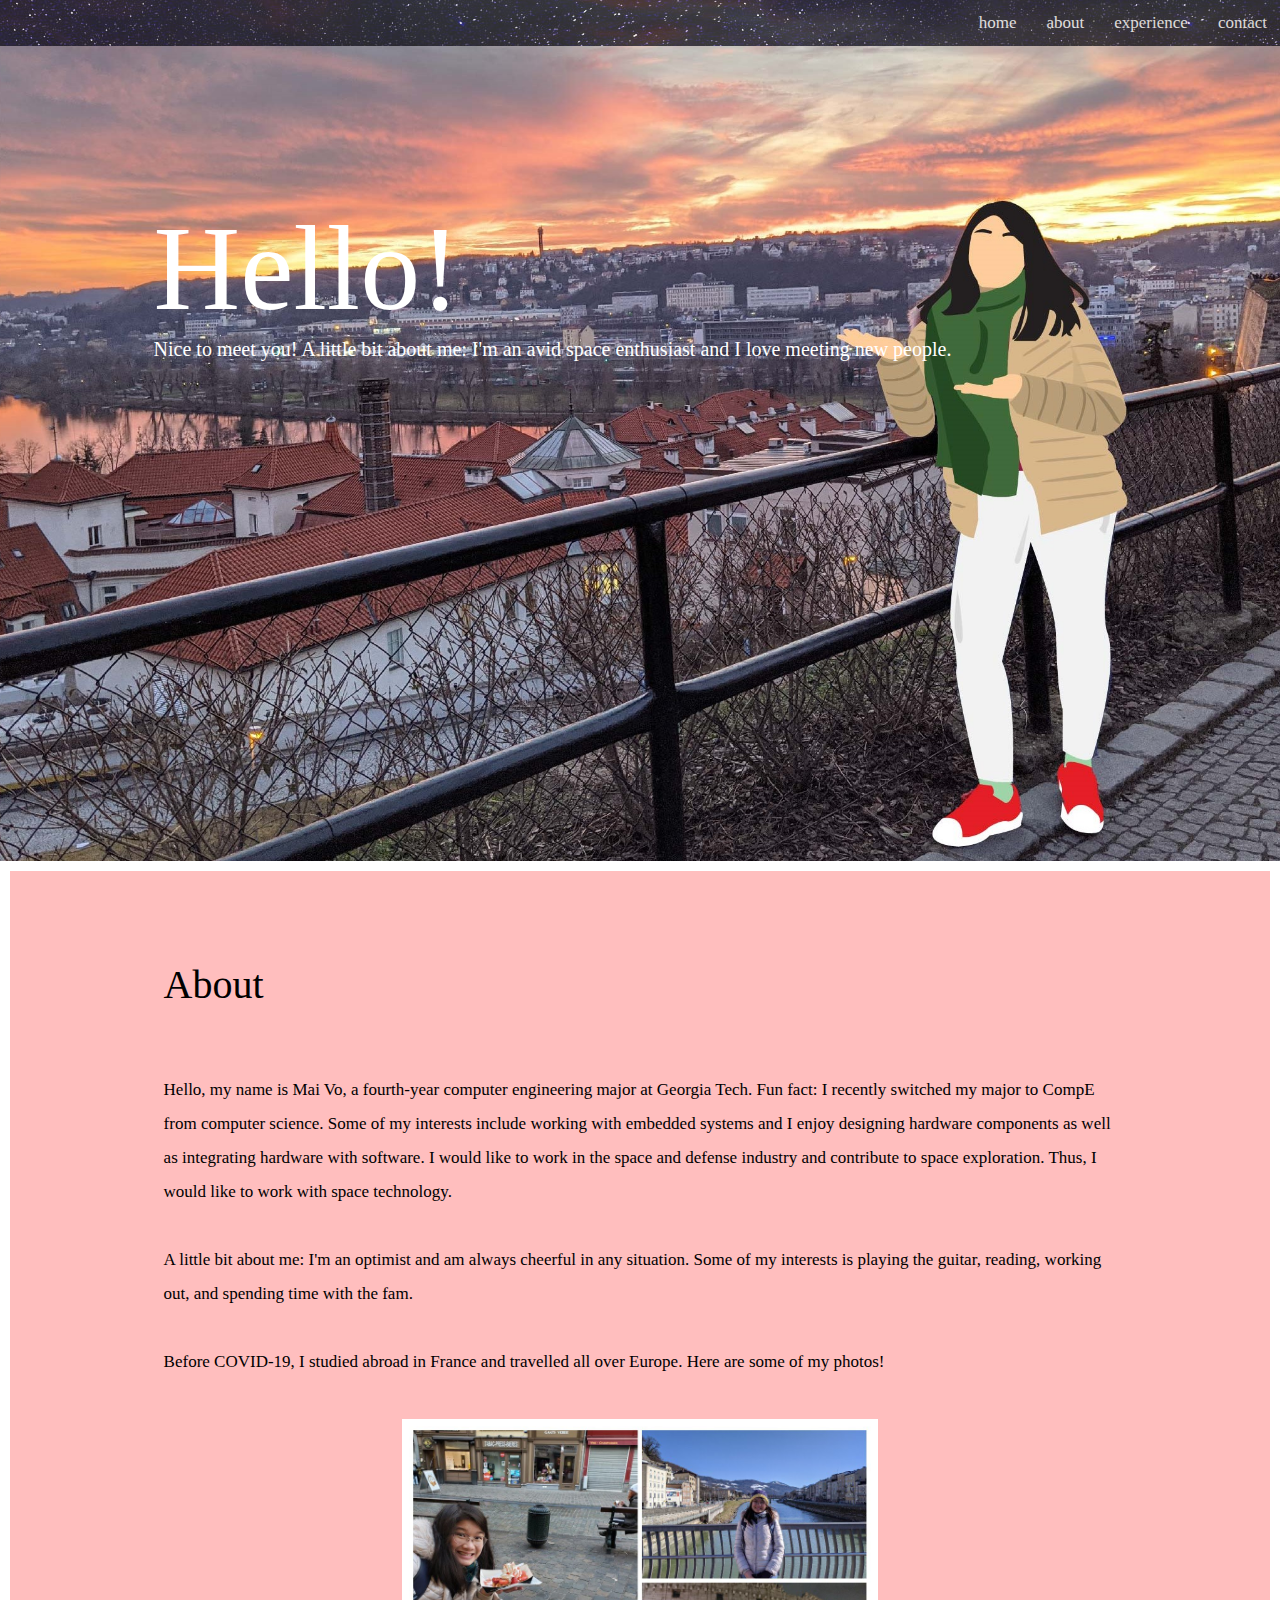
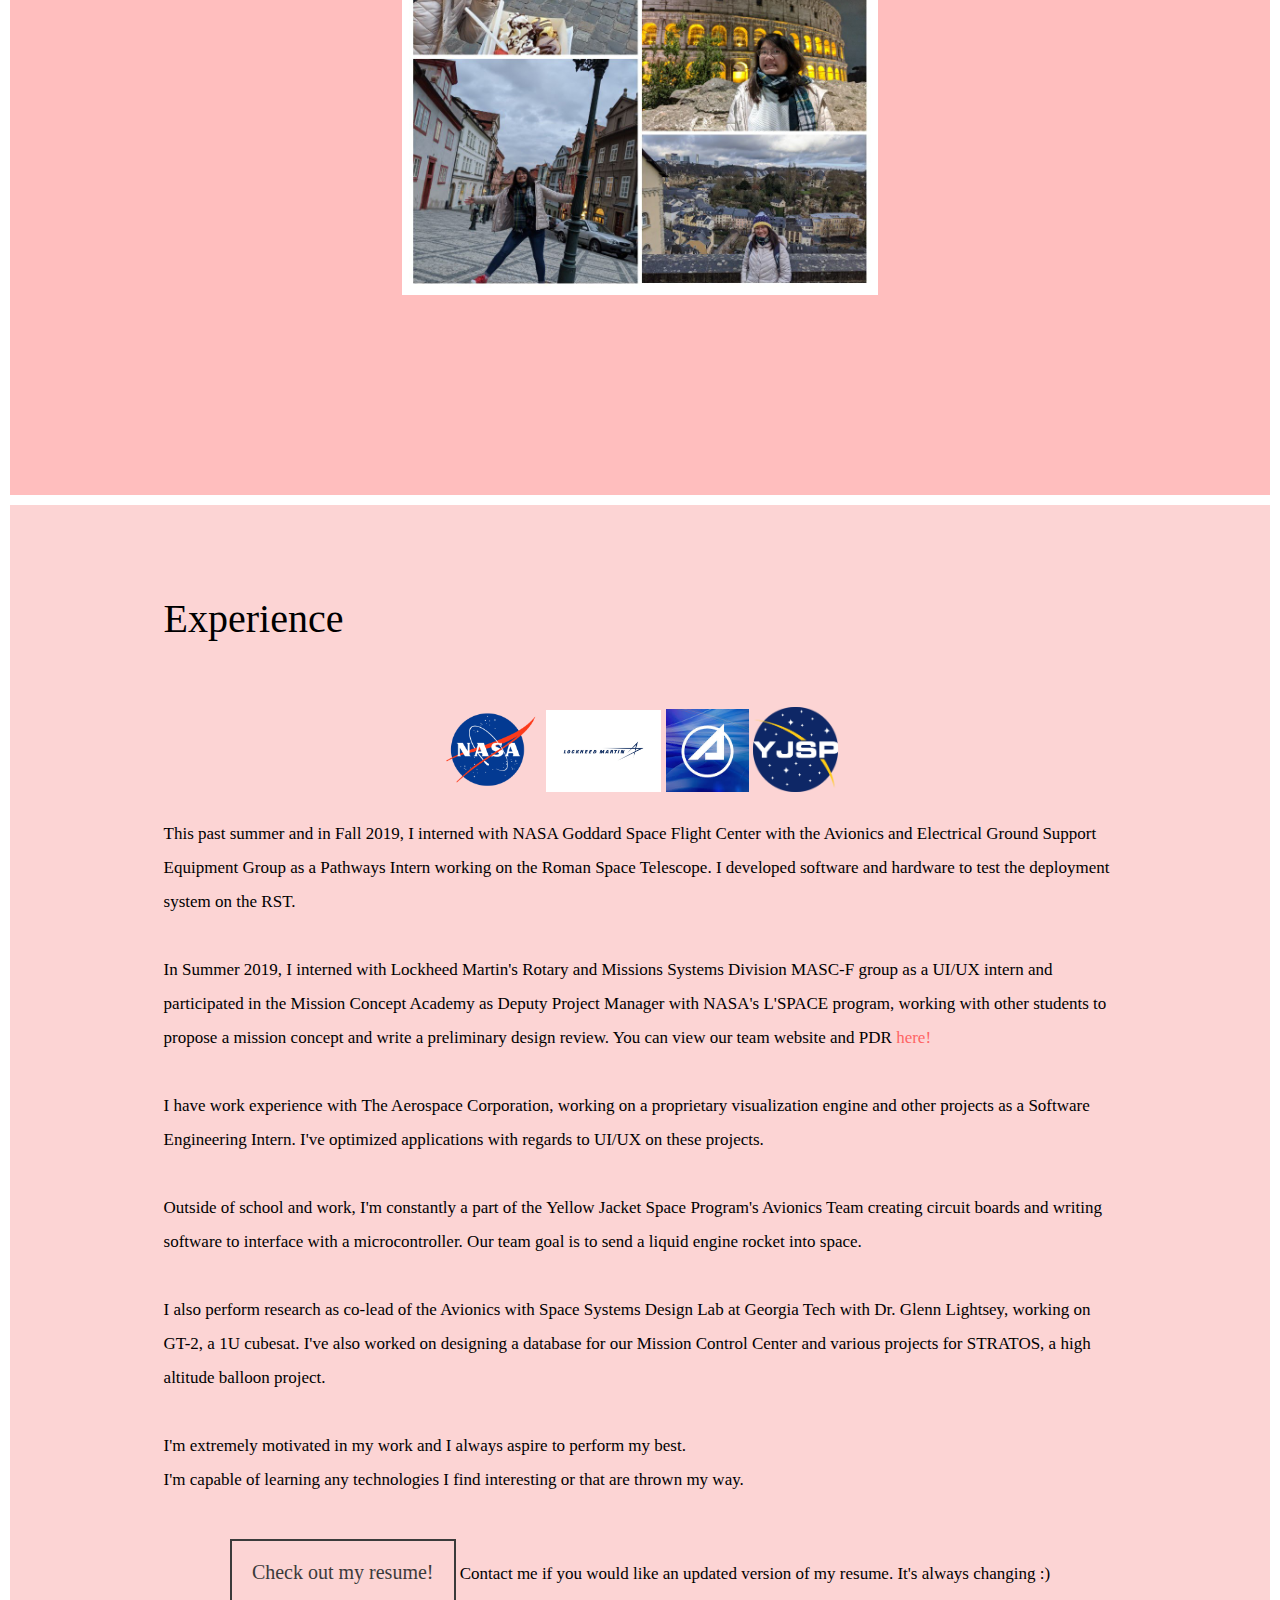
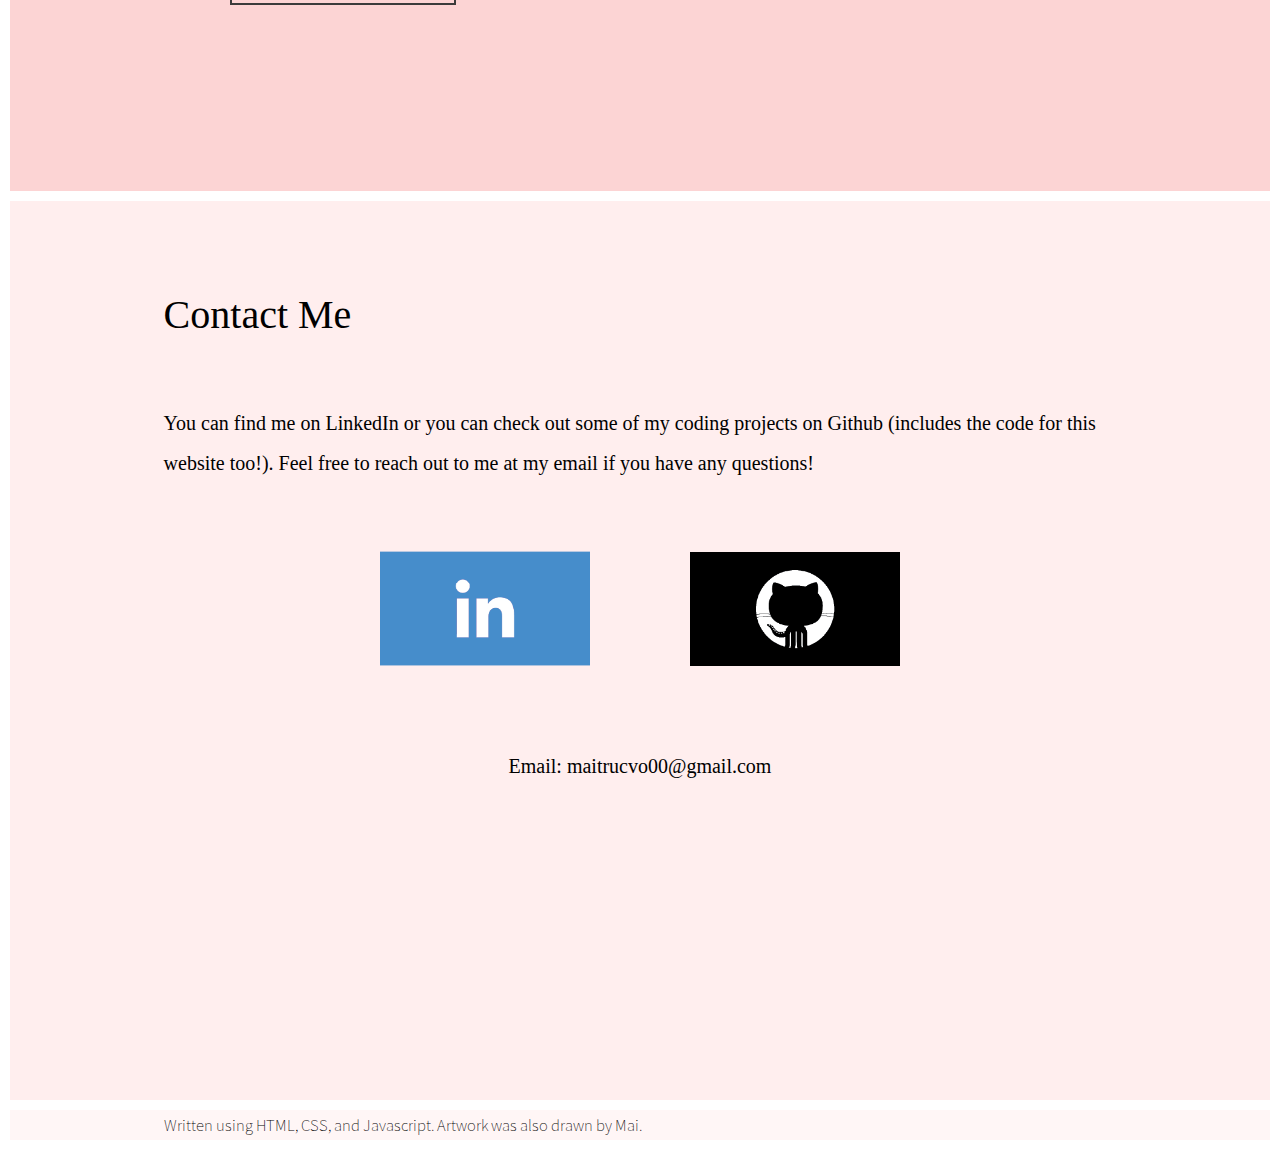
==== commit 36109151: "fall 2021 update" ====
--- a/index.html
+++ b/index.html
@@ -55,14 +55,14 @@
         
         
         <h>
-            Hello! My name is <h class="bold">Mai Vo</h>, a third-year <h class="bold">computer engineering</h> major at 
+            Hello, my name is <h class="bold">Mai Vo</h>, a fourth-year <h class="bold">computer engineering</h> major at 
             <h class="bold">Georgia Tech</h>. Fun fact: I recently switched my major to CompE from computer science.
         
             Some of my interests include working with embedded systems and I enjoy designing hardware components as well as
             integrating hardware with software.
         
         
-            I love space! I would like to work in the space and defense industry and contribute to space exploration. Thus, I would like to work with
+            I would like to work in the space and defense industry and contribute to space exploration. Thus, I would like to work with
             space technology.
             
         <br><br>
@@ -265,12 +265,13 @@
         
 
         <h>
-            This fall, I'm interning with <h class="bold">NASA Goddard Space Flight Center</h> with the Avionics and Electrical Ground
-            Support Equipment Group working on the Roman Space Telescope.
-
-            <br><br>
-
-            This past summer, I interned with <h class="bold">Lockheed Martin</h>'s Rotary and Missions Systems Division MASC-F 
+            This past summer and in Fall 2019, I interned with <h class="bold">NASA Goddard Space Flight Center</h> with the Avionics and Electrical Ground
+            Support Equipment Group as a Pathways Intern working on the Roman Space Telescope. I developed software and hardware to test the 
+            deployment system on the RST.
+
+            <br><br>
+
+            In Summer 2019, I interned with <h class="bold">Lockheed Martin</h>'s Rotary and Missions Systems Division MASC-F 
             group as a UI/UX intern and participated in the Mission Concept Academy as Deputy Project Manager with <h class="bold">NASA's L'SPACE</h> program, 
             working with other students to propose a mission concept and write a preliminary design review. You can view our team website and PDR <a href="https://teamceleastial.github.io" target="_blank">here!</a>
             <br><br>
@@ -283,10 +284,10 @@
             
             Our team goal is to send a liquid engine rocket into space. 
             <br><br>
-            I also perform research with <h class="bold">Space Systems Design Lab</h> at Georgia Tech
-            with Dr. Glenn Lightsey.
-            
-            I've worked on designing a database for our Mission Control Center and various projects for
+            I also perform research as co-lead of the Avionics with <h class="bold">Space Systems Design Lab</h> at Georgia Tech
+            with Dr. Glenn Lightsey, working on GT-2, a 1U cubesat.
+            
+            I've also worked on designing a database for our Mission Control Center and various projects for
             STRATOS, a high altitude balloon project.
             <br><br>
             I'm extremely motivated in my work and I always aspire to perform
@@ -299,7 +300,7 @@
         <div class="divspace"></div>
 
         <div class="reslink">
-            <a class="resumeLink" href="maiVoResumeSpring2021.pdf" class="center" target="_blank">Check out my resume!</a>
+            <a class="resumeLink" href="maiVoResumeFall2021V2.pdf" class="center" target="_blank">Check out my resume!</a>
             <h>Contact me if you would like an updated version of my resume. It's always changing :)</h>
         </div>
 
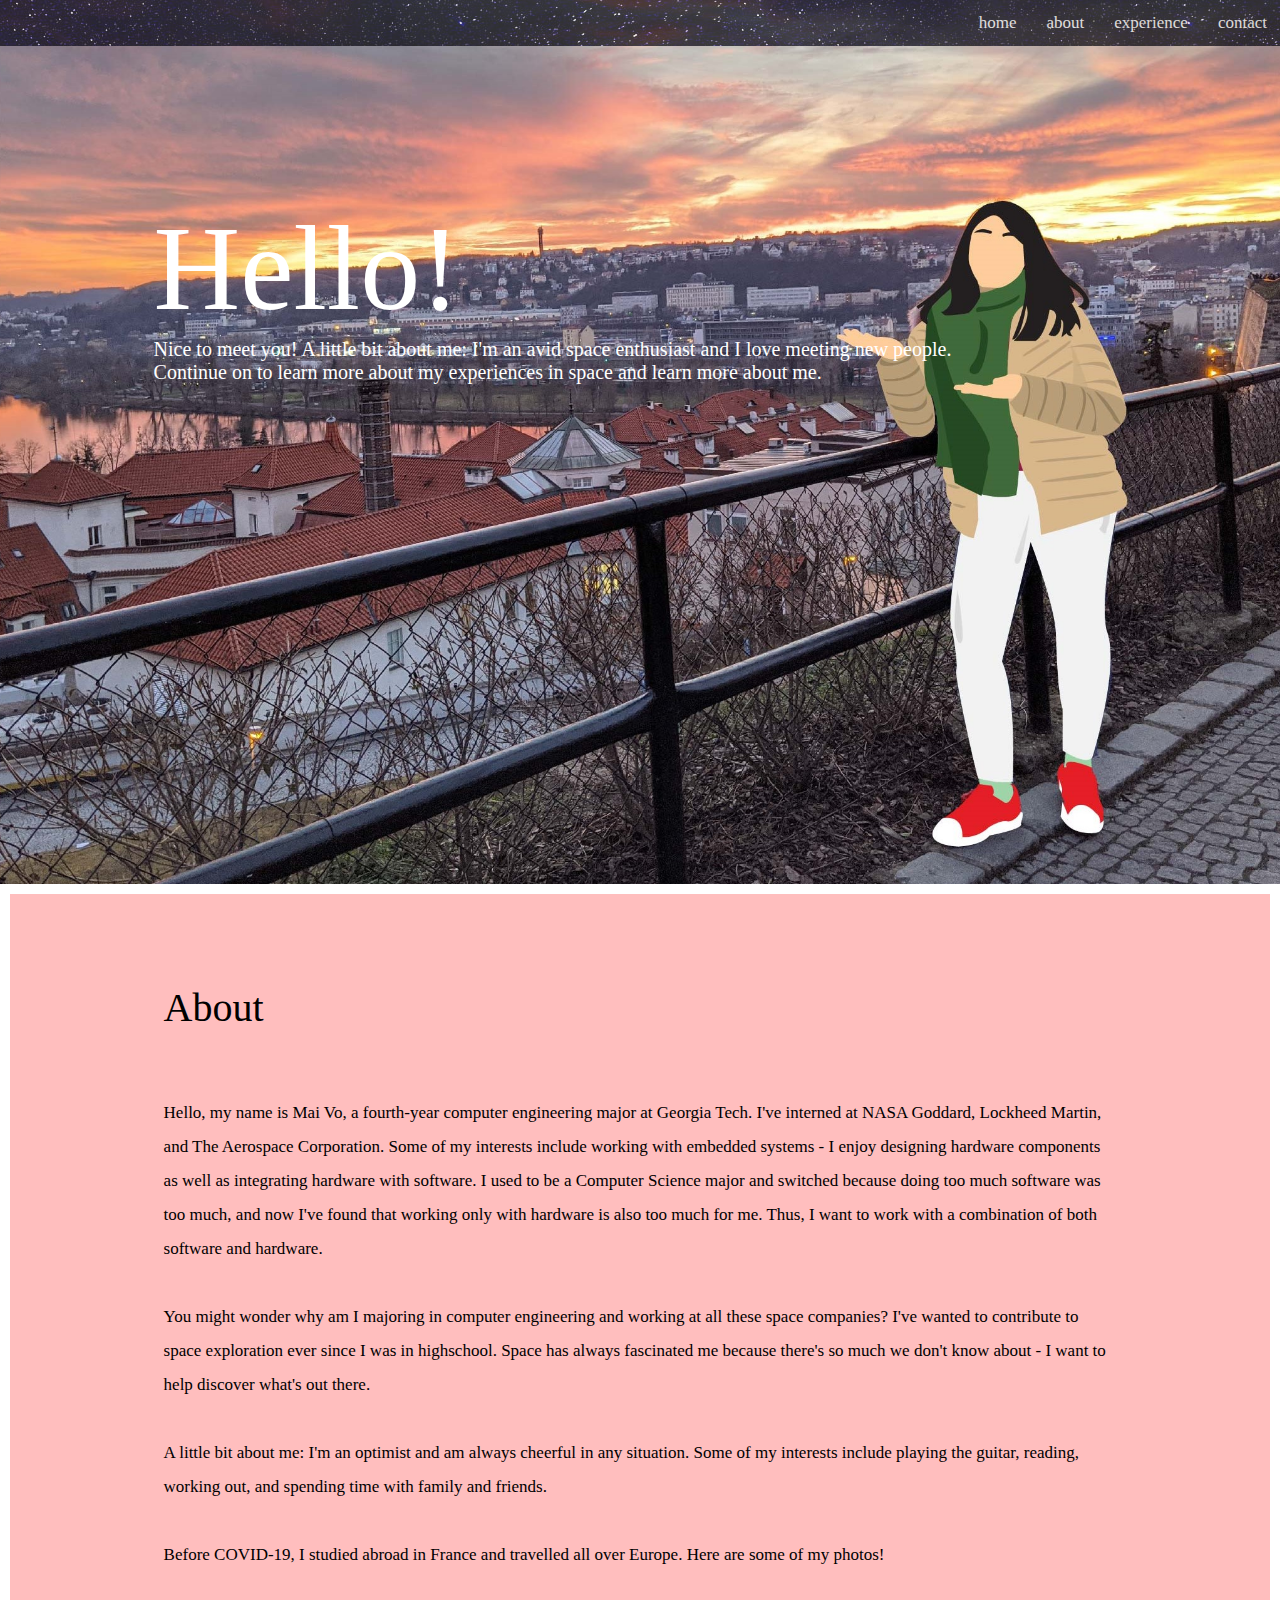
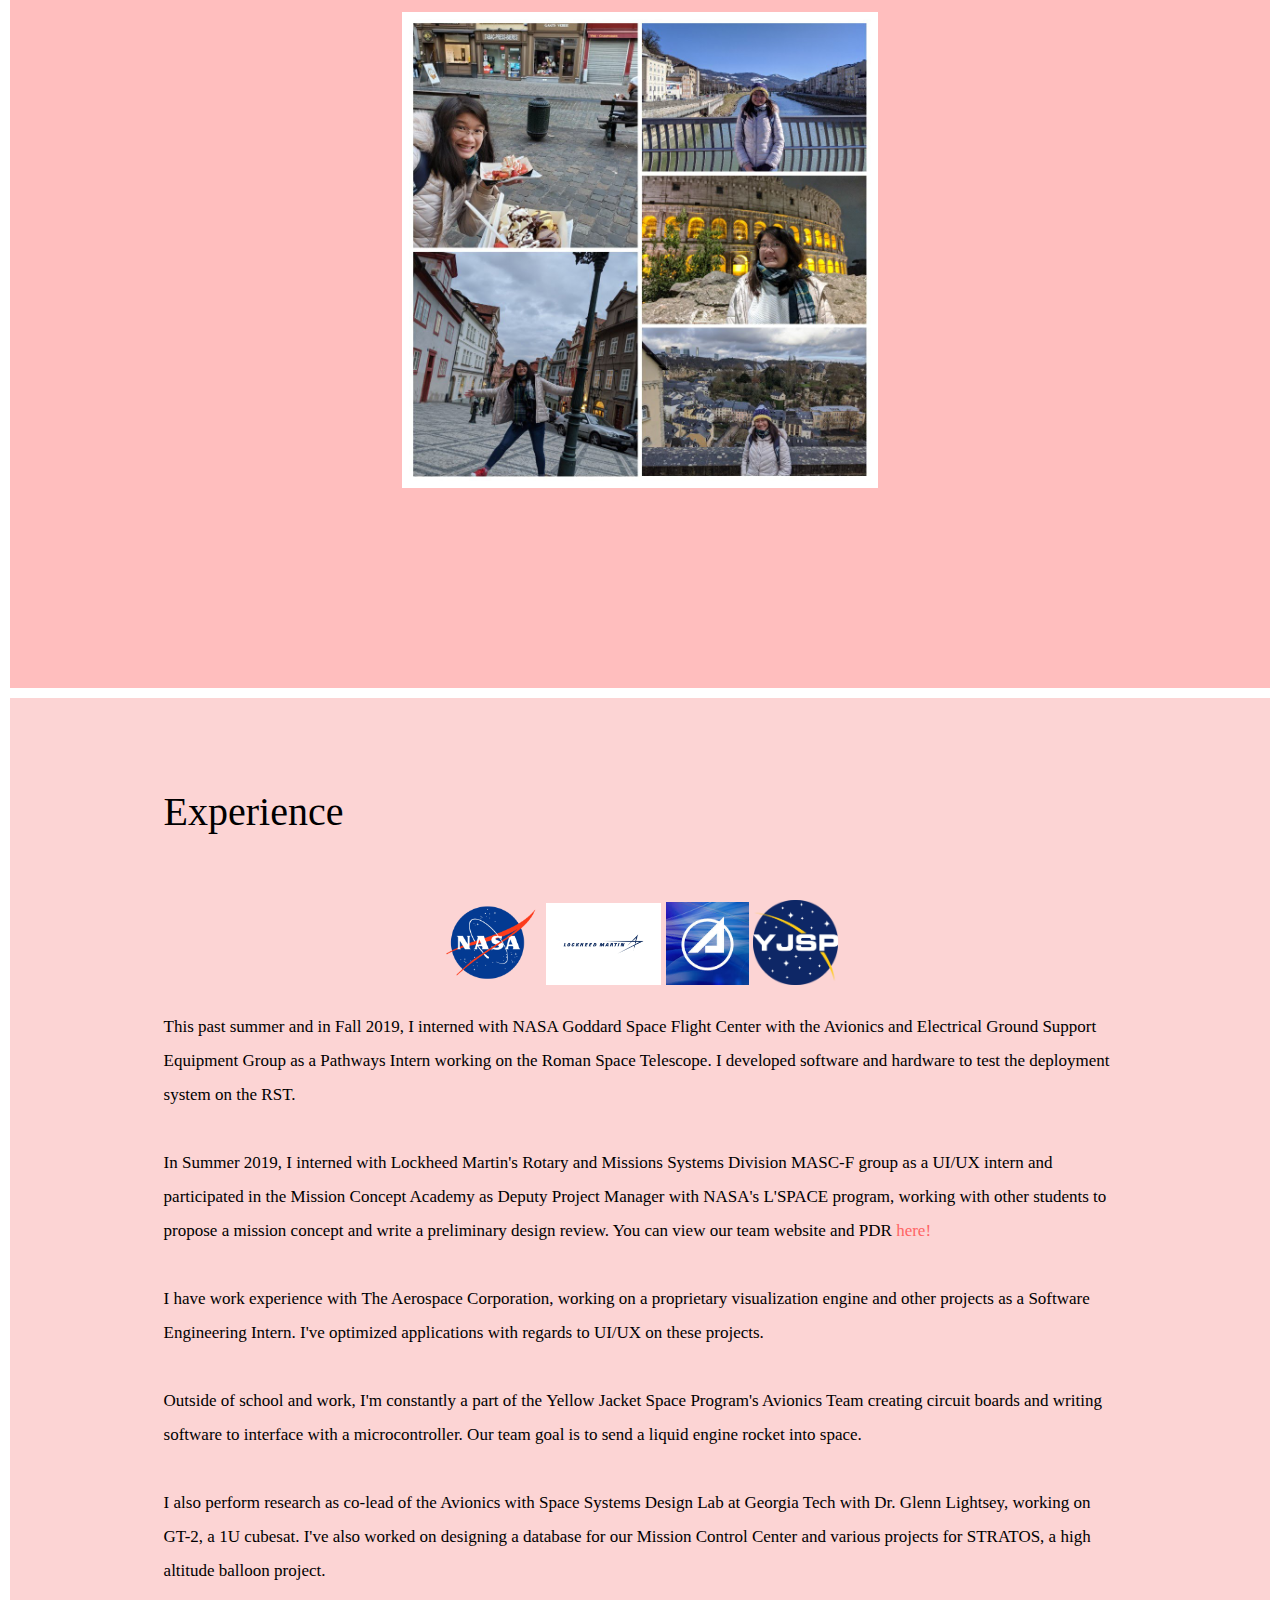
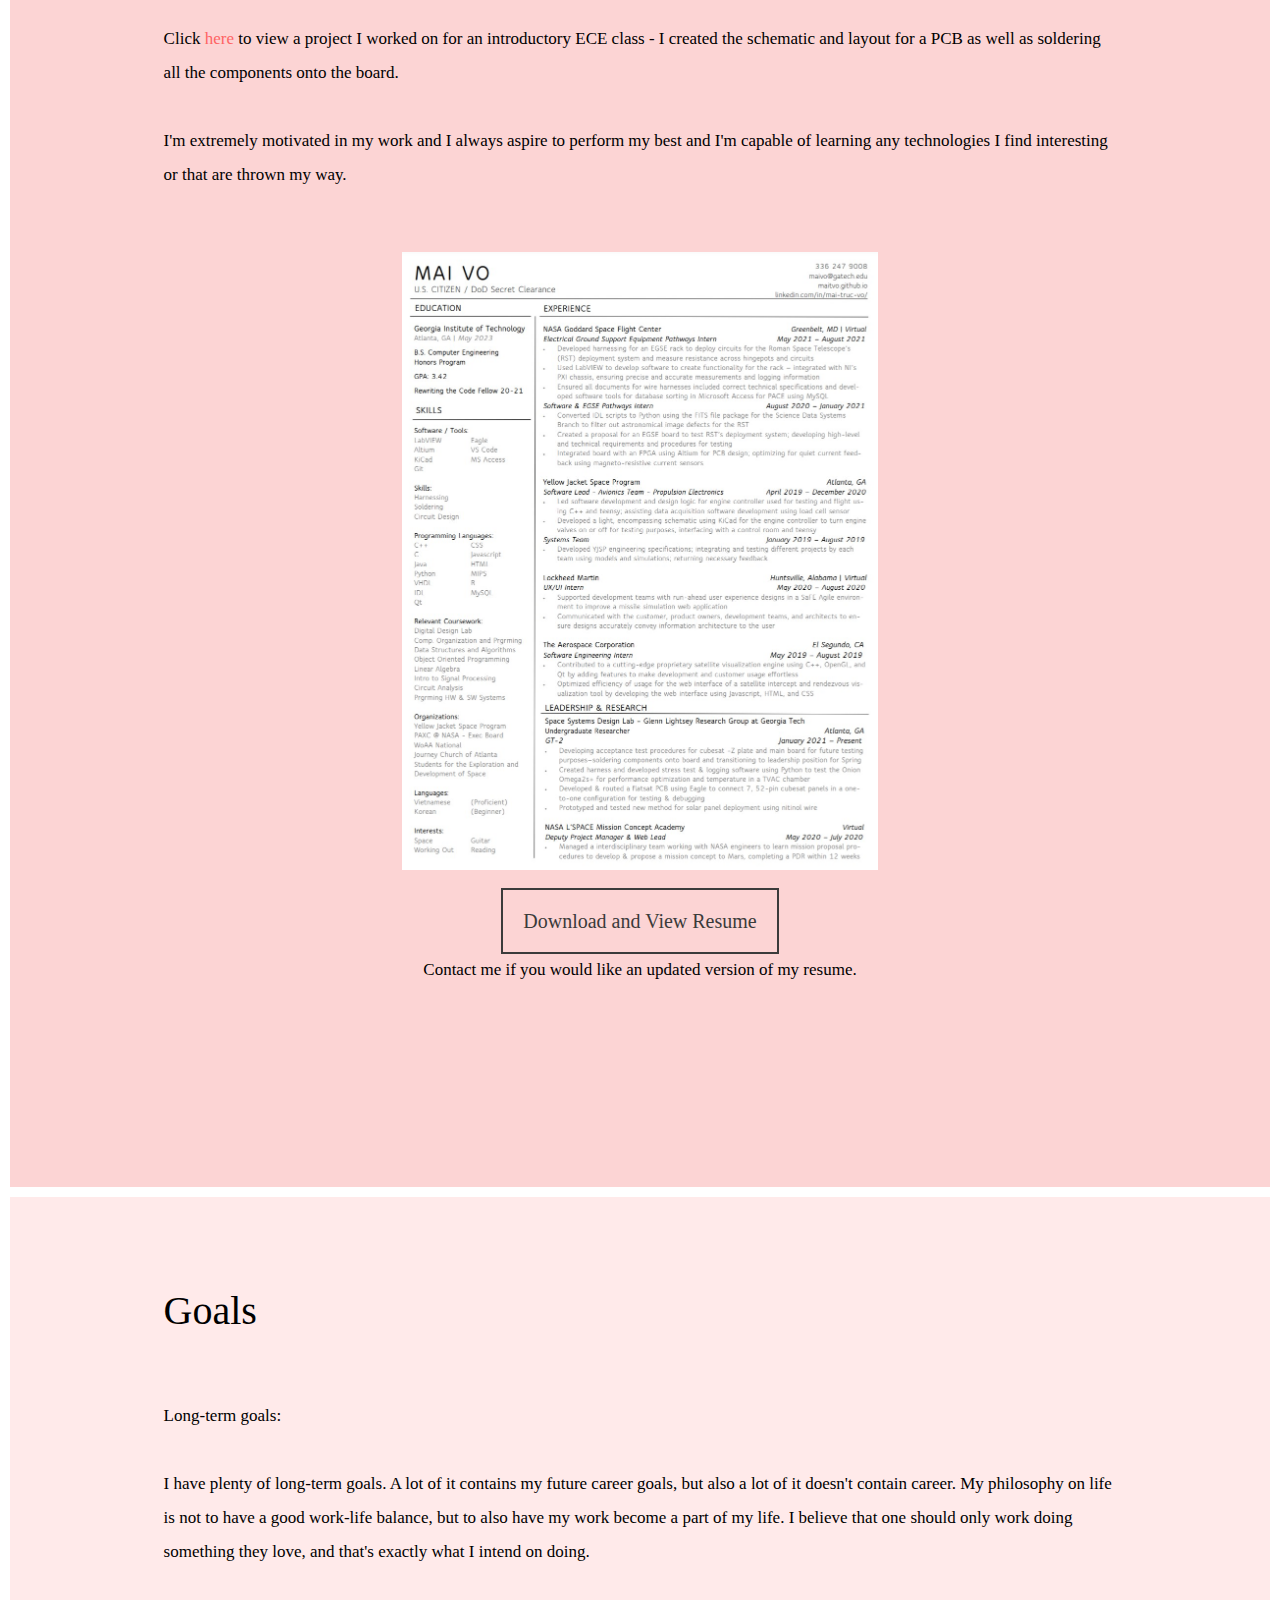
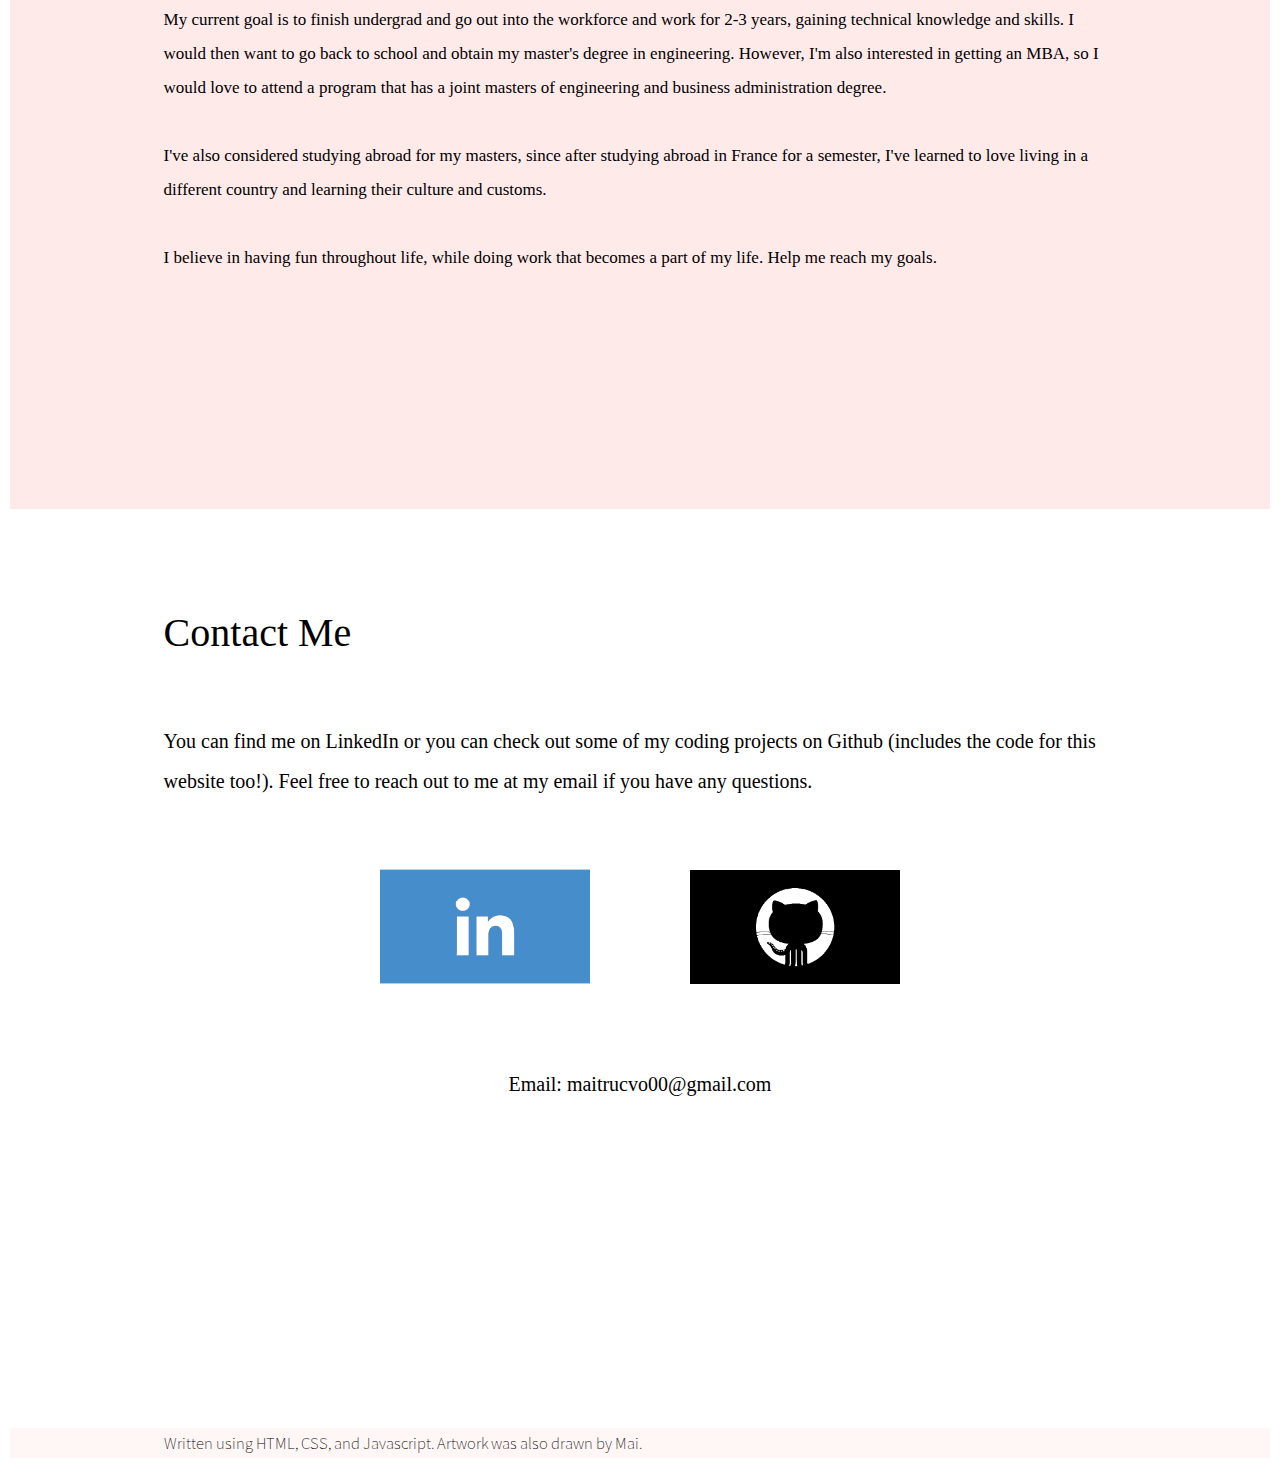
==== commit e6671764: "adding in goals for ece1100 project - created page for proj showcase" ====
--- a/index.html
+++ b/index.html
@@ -37,6 +37,8 @@
             <div id="hello2">
                 Nice to meet you!
                 A little bit about me: I'm an avid space enthusiast and I love meeting new people.
+                <br>
+                Continue on to learn more about my experiences in space and learn more about me.
             </div>
         </div>
 
@@ -54,23 +56,27 @@
 
         
         
-        <h>
-            Hello, my name is <h class="bold">Mai Vo</h>, a fourth-year <h class="bold">computer engineering</h> major at 
-            <h class="bold">Georgia Tech</h>. Fun fact: I recently switched my major to CompE from computer science.
-        
-            Some of my interests include working with embedded systems and I enjoy designing hardware components as well as
-            integrating hardware with software.
-        
-        
-            I would like to work in the space and defense industry and contribute to space exploration. Thus, I would like to work with
-            space technology.
-            
+    <h>
+        Hello, my name is <h class="bold">Mai Vo</h>, a fourth-year <h class="bold">computer engineering</h> major at 
+        <h class="bold">Georgia Tech</h>. I've interned at NASA Goddard, Lockheed Martin, and The Aerospace Corporation.
+    
+        Some of my interests include working with embedded systems - I enjoy designing hardware components as well as
+        integrating hardware with software. I used to be a Computer Science major and switched because doing too much software was too much, and now I've
+        found that working only with hardware is also too much for me. Thus, I want to work with a combination of both
+        software and hardware.
+
         <br><br>
+
+        You might wonder why am I majoring in computer engineering and working at all these space companies? I've wanted to
+        contribute to space exploration ever since I was in highschool. Space has always fascinated me because there's so much we 
+        don't know about - I want to help discover what's out there.
+            
+        <br><br>
         
         A little bit about me: I'm an optimist and am always cheerful in any situation.
         
         
-        Some of my interests is playing the guitar, reading, working out, and spending time with the fam.
+        Some of my interests include playing the guitar, reading, working out, and spending time with family and friends.
         <br><br>
         Before COVID-19, I studied abroad in France and travelled all over Europe. Here are some of my photos!
     </h>
@@ -273,7 +279,8 @@
 
             In Summer 2019, I interned with <h class="bold">Lockheed Martin</h>'s Rotary and Missions Systems Division MASC-F 
             group as a UI/UX intern and participated in the Mission Concept Academy as Deputy Project Manager with <h class="bold">NASA's L'SPACE</h> program, 
-            working with other students to propose a mission concept and write a preliminary design review. You can view our team website and PDR <a href="https://teamceleastial.github.io" target="_blank">here!</a>
+            working with other students to propose a mission concept and write a preliminary design review. You can view our team website 
+            and PDR <a href="https://teamceleastial.github.io" target="_blank">here!</a>
             <br><br>
             I have work experience with <h class="bold">The Aerospace Corporation</h>, working on a proprietary visualization engine and other projects as a Software Engineering Intern.
             I've optimized applications with regards to UI/UX on these projects.
@@ -290,21 +297,57 @@
             I've also worked on designing a database for our Mission Control Center and various projects for
             STRATOS, a high altitude balloon project.
             <br><br>
+            Click <a href="ece1100project.html" target="_blank">here</a> to view a project I worked on for an introductory ECE class - I created 
+            the schematic and layout for a PCB as well as soldering all the components onto the board.
+            <br><br>
             I'm extremely motivated in my work and I always aspire to perform
-            my best. 
-            <br>
-            I'm capable of learning any technologies I find interesting
+            my best and I'm capable of learning any technologies I find interesting
             or that are thrown my way.
         </h>
 
         <div class="divspace"></div>
 
         <div class="reslink">
-            <a class="resumeLink" href="maiVoResumeFall2021V2.pdf" class="center" target="_blank">Check out my resume!</a>
-            <h>Contact me if you would like an updated version of my resume. It's always changing :)</h>
-        </div>
-
-        
+            <img src="fall2021v2.jpg" class="center" width="100px" height=auto href="maiVoResumeFall2021V2.pdf">
+            <br><br>
+            <a class="resumeLink" href="maiVoResumeFall2021V2.pdf" class="center" target="_blank">Download and View Resume</a>
+            <br><br>
+            <h>Contact me if you would like an updated version of my resume.</h>
+            
+        </div>
+
+        
+    </div>
+
+    <div class="goals">
+        <a id="goal"></a>
+        <div id="header">
+            Goals
+        </div>
+
+        <h>
+            Long-term goals:
+
+            <br><br>
+
+            I have plenty of long-term goals. A lot of it contains my future career goals, but also a lot of it doesn't contain career. 
+            My philosophy on life is not to have a good work-life balance, but to also have my work become a part of my life. I believe that
+            one should only work doing something they love, and that's exactly what I intend on doing.
+            <br><br>
+
+            My current goal is to finish undergrad and go out into the workforce and work for 2-3 years, gaining technical knowledge and skills. 
+            I would then want to go back to school and obtain 
+            my master's degree in engineering. However, I'm also interested in getting an MBA, so I would love to attend a program that has a joint masters 
+            of engineering and business administration degree.
+            <br><br>
+
+            I've also considered studying abroad for my masters, since after studying abroad in France for a semester, I've learned to love living in a 
+            different country and learning their culture and customs.
+            <br><br>
+
+            I believe in having fun throughout life, while doing work that becomes a part of my life. Help me reach my goals.
+            <br><br>
+        </h>
     </div>
 
     <div class="contact">
@@ -319,7 +362,7 @@
             You can find me on LinkedIn or you can check out some of my coding
             projects on Github (includes the code for this website too!). 
             
-            Feel free to reach out to me at my email if you have any questions!
+            Feel free to reach out to me at my email if you have any questions.
         </h>
          
         <div class="links">
--- a/index.css
+++ b/index.css
@@ -198,11 +198,24 @@
     float: right;
 }
 
+/* goals-------------------------------------------------------------------------------------------------------------*/
+
+.goals{
+    background-color: rgb(255, 234, 234);
+    margin: 10px;
+    padding-left: 12%;
+    padding-right: 12%;
+    text-align: left;
+    font-family: "NS-Light";
+    font-size: 17px;
+    padding-bottom: 200px;
+}
+
 /* Meet--------------------------------------------------------------------------------------------- */
 
 .contact{
 
-    background-color: rgb(255, 238, 238);
+    background-color: rgb(255, 255, 255);
     margin: 10px;
     padding-left: 12%;
     padding-right: 12%;
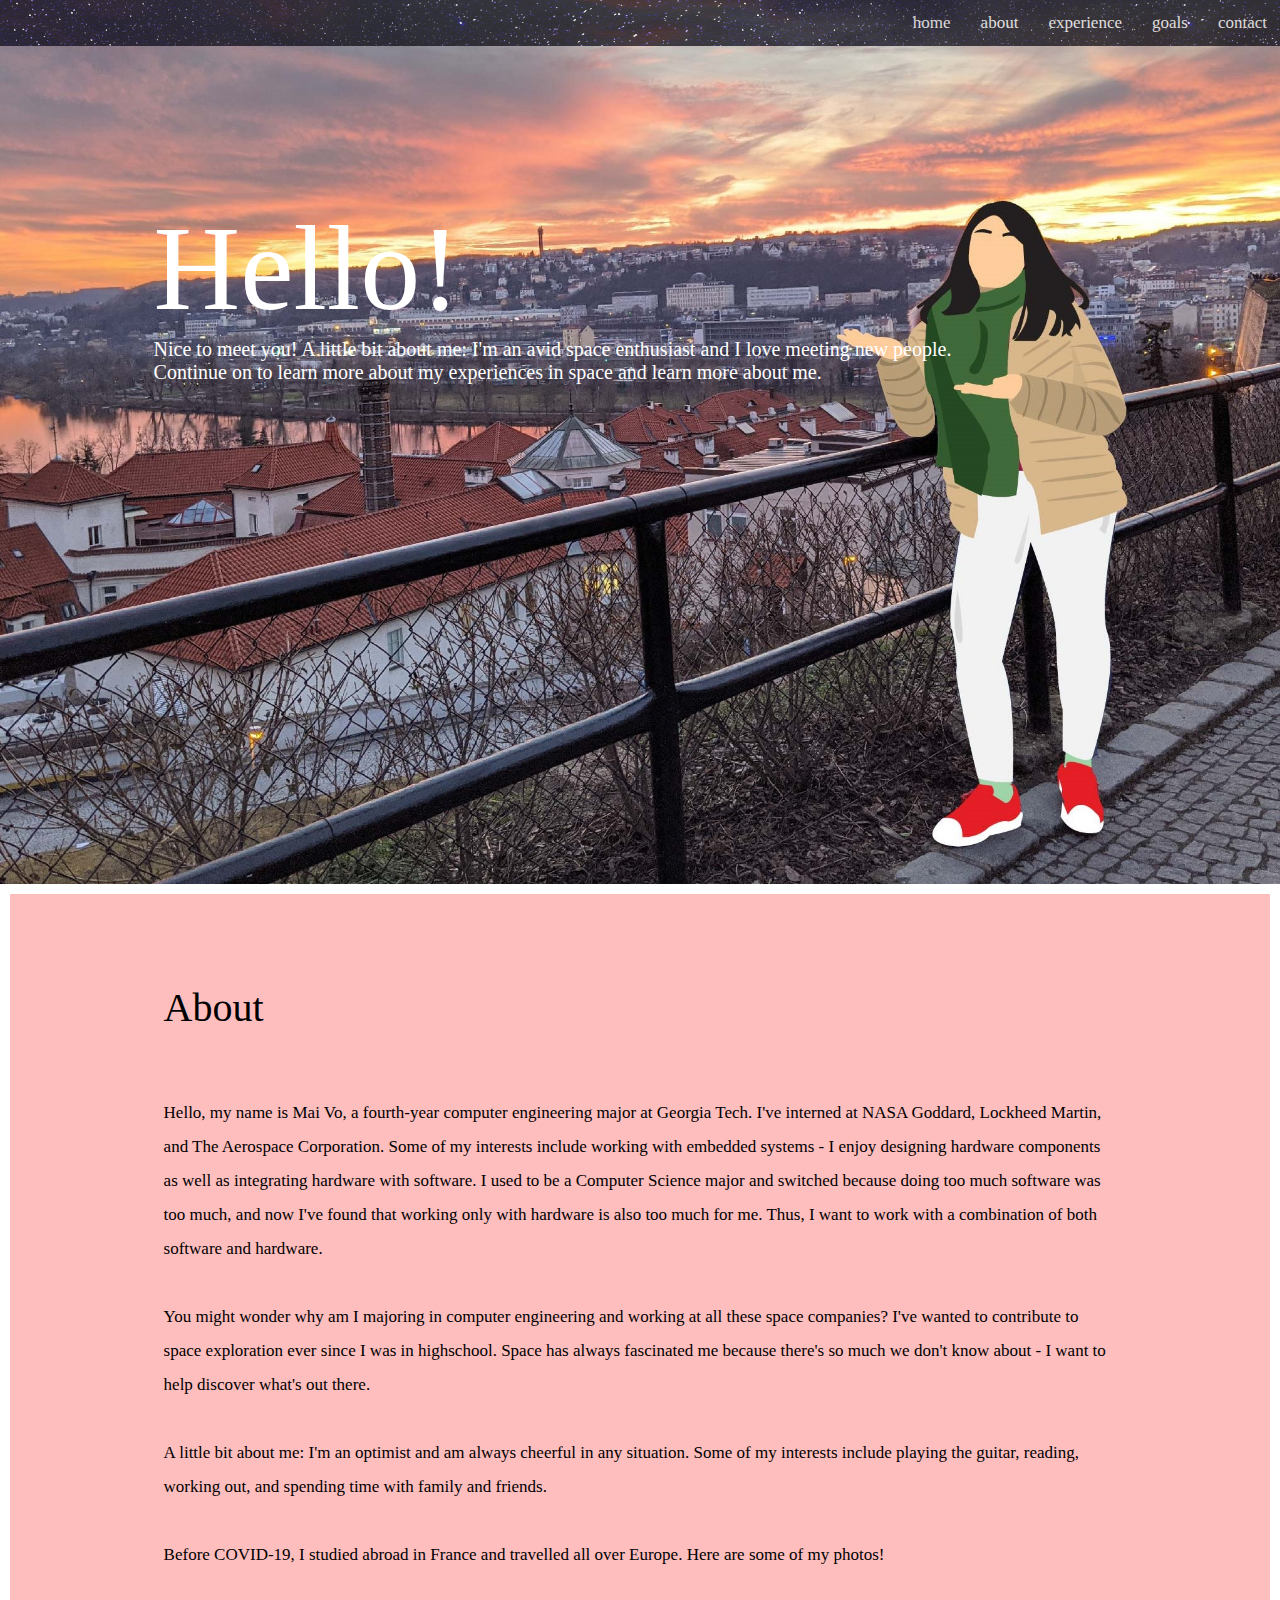
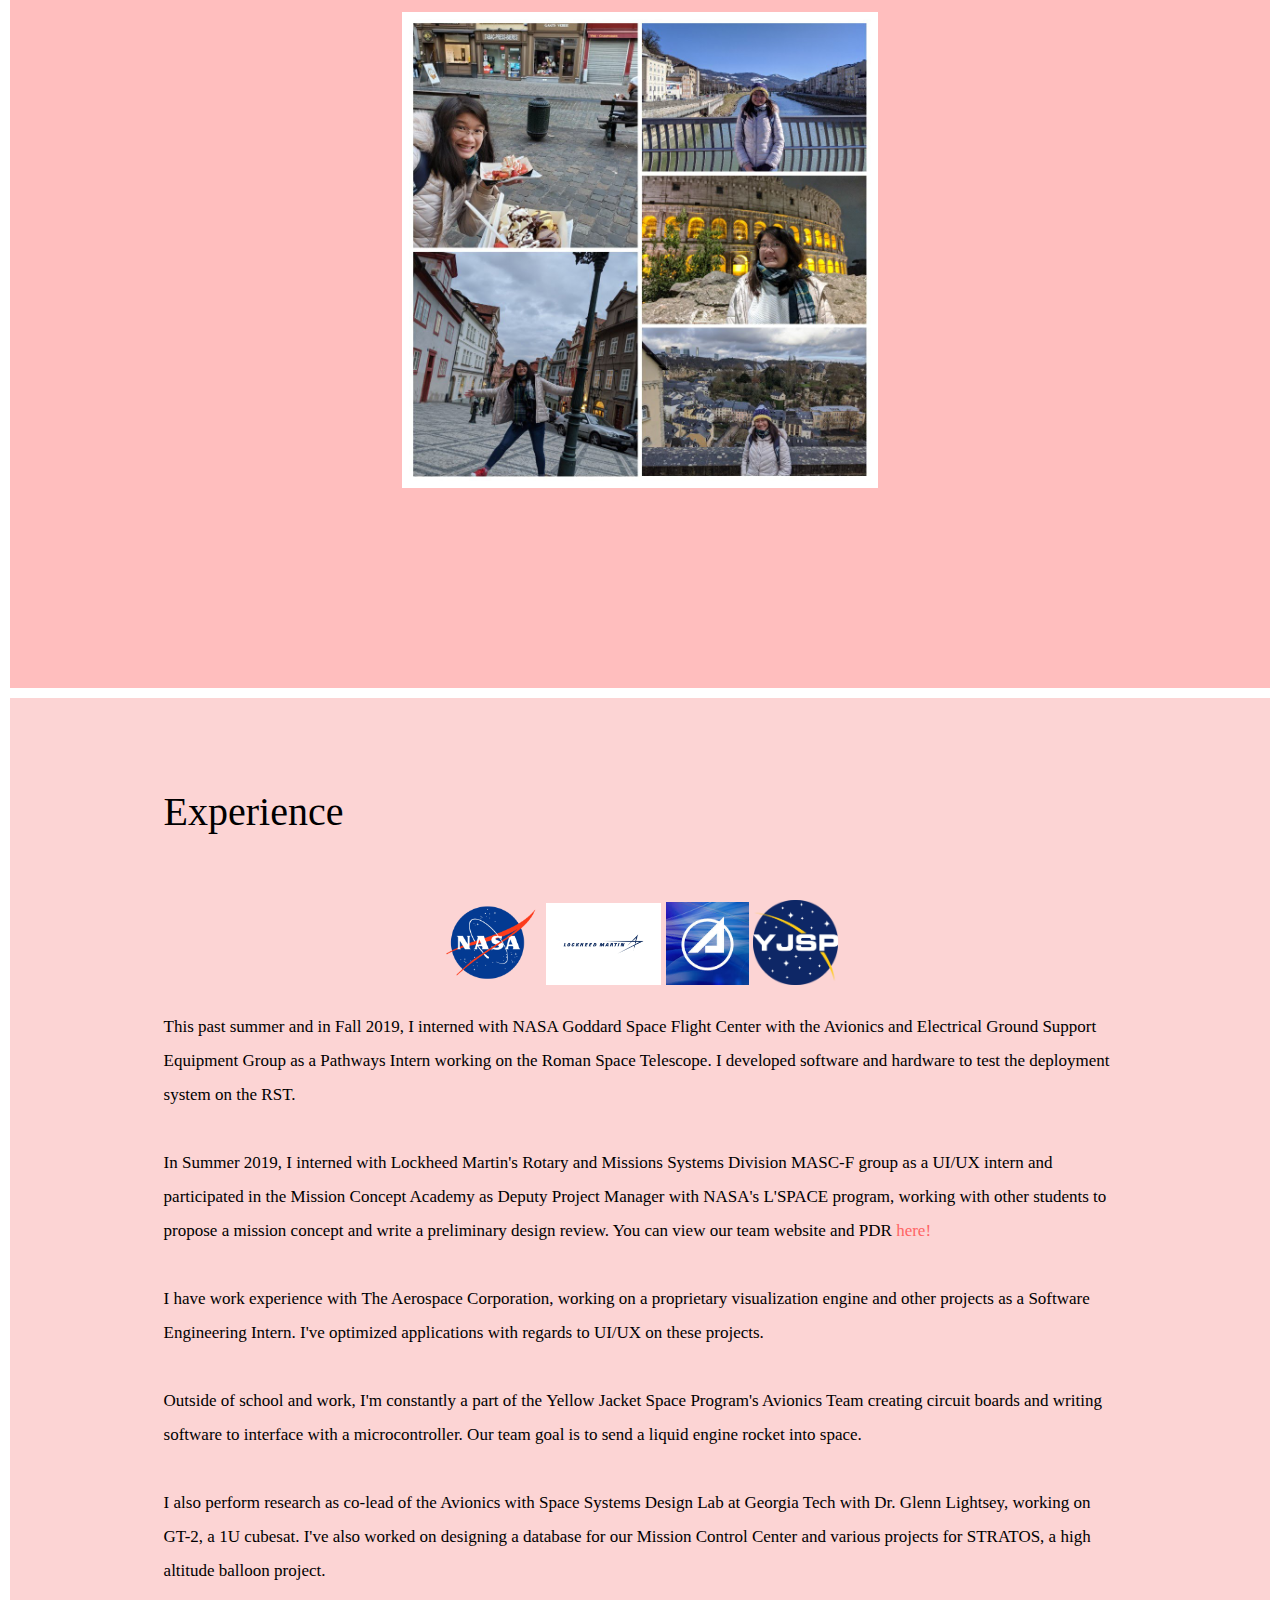
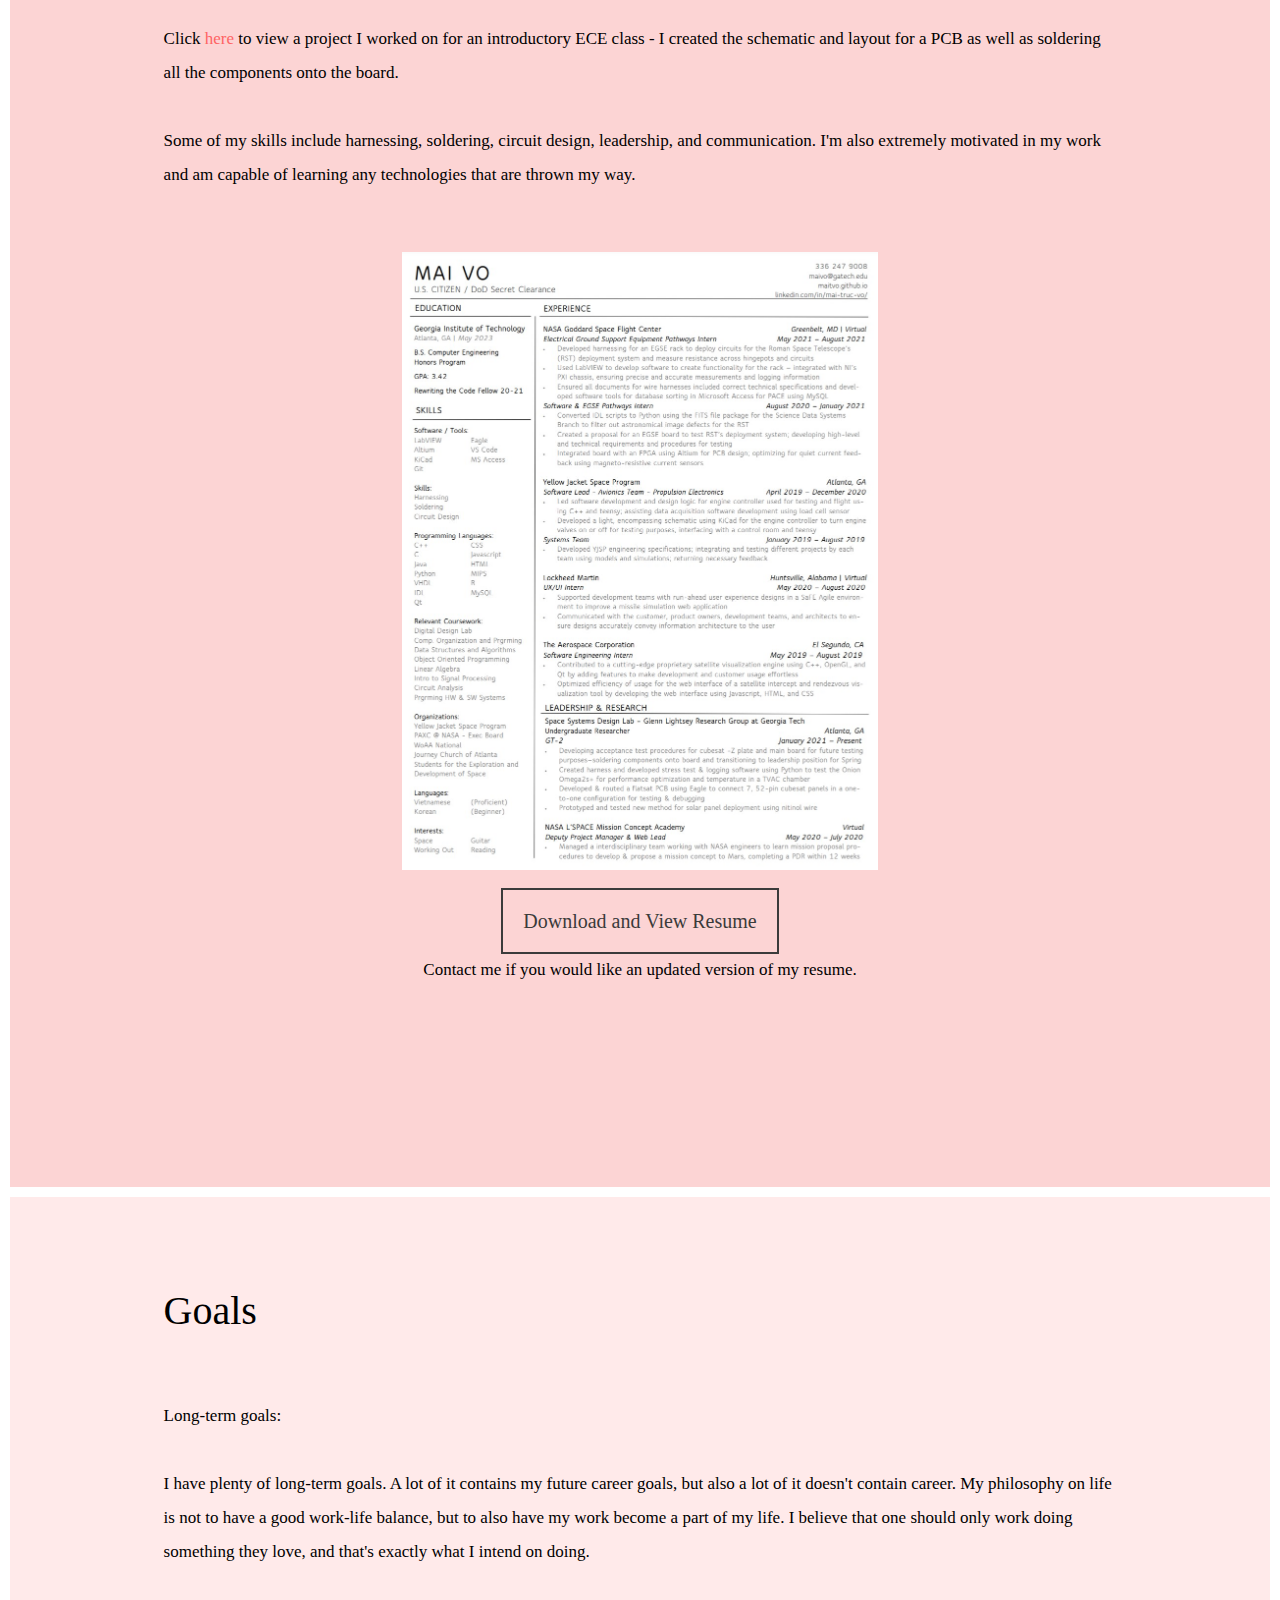
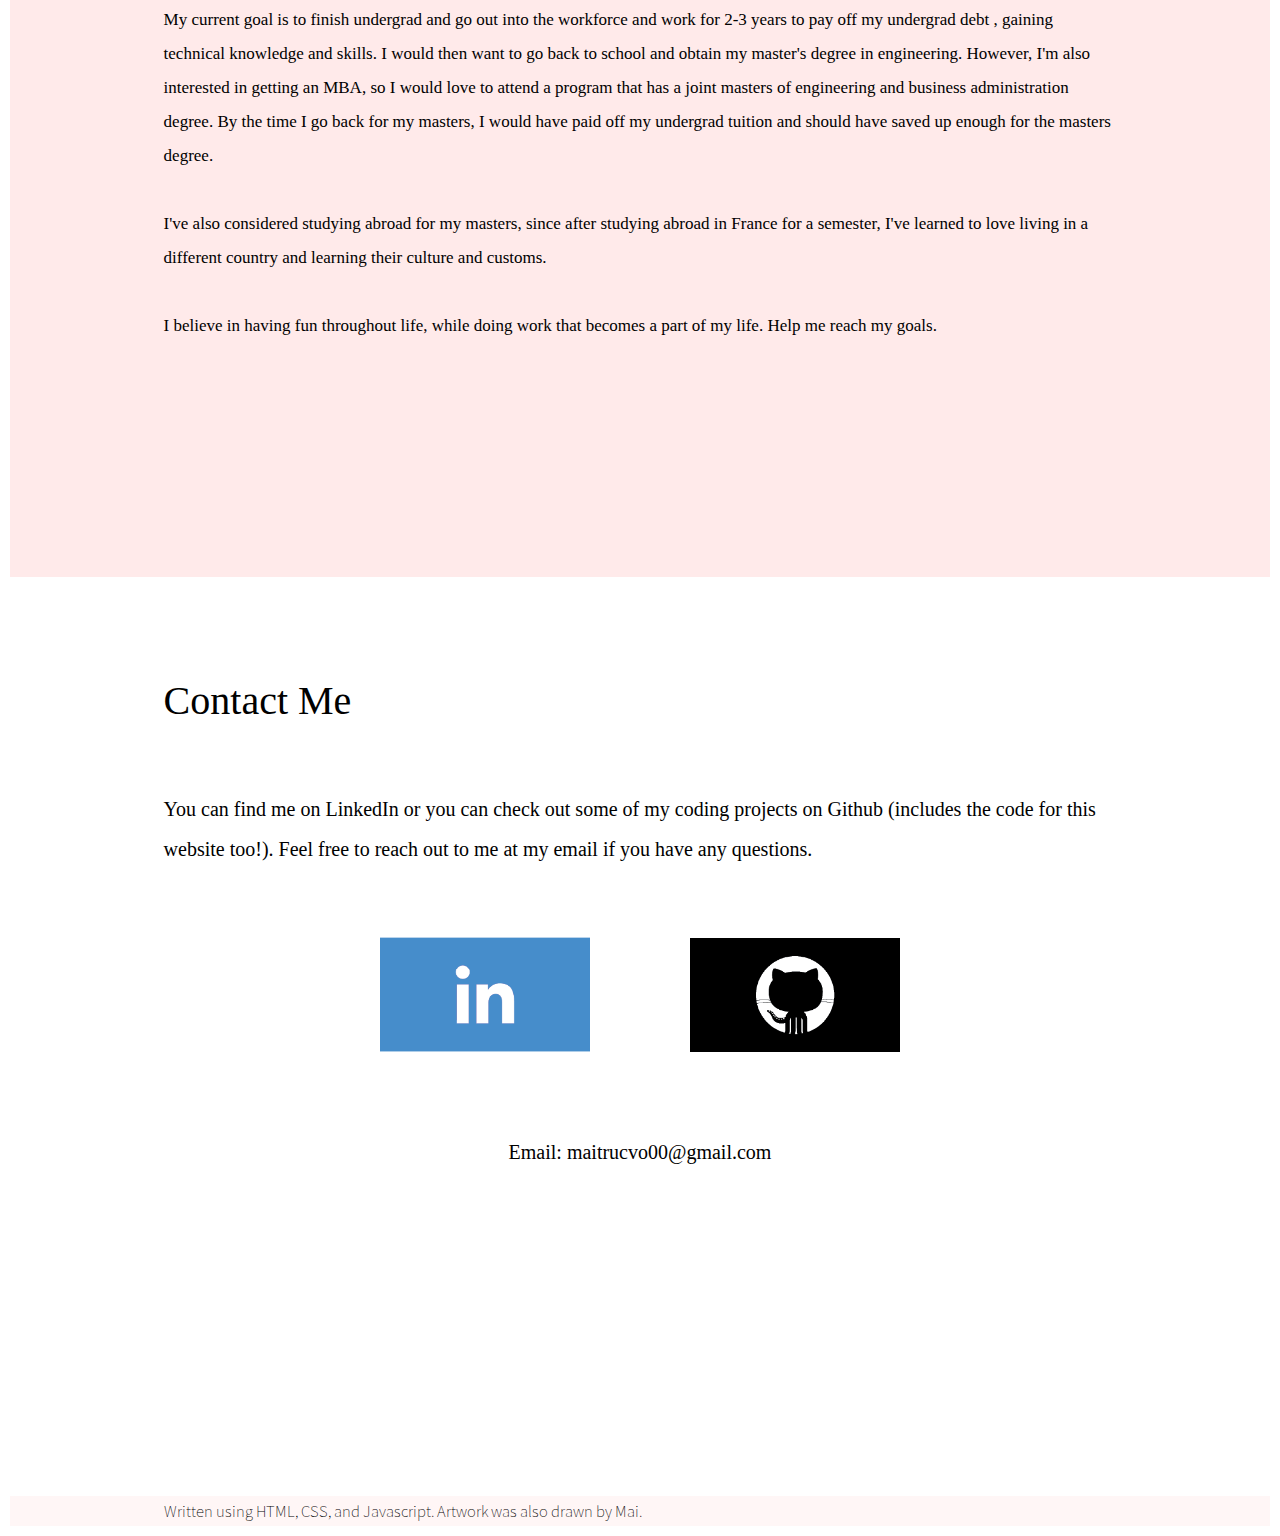
==== commit 2d6a5ecf: "finished" ====
--- a/index.html
+++ b/index.html
@@ -15,6 +15,7 @@
         <a href="#home">home</a>
         <a href="#about">about</a>
         <a href="#exper">experience</a>
+        <a href="#goal">goals</a>
         <a href="#con">contact</a>  
     </div>
         
@@ -300,9 +301,8 @@
             Click <a href="ece1100project.html" target="_blank">here</a> to view a project I worked on for an introductory ECE class - I created 
             the schematic and layout for a PCB as well as soldering all the components onto the board.
             <br><br>
-            I'm extremely motivated in my work and I always aspire to perform
-            my best and I'm capable of learning any technologies I find interesting
-            or that are thrown my way.
+            Some of my <h class="bold">skills</h> include harnessing, soldering, circuit design, leadership, and communication.
+            I'm also extremely motivated in my work and am capable of learning any technologies that are thrown my way.
         </h>
 
         <div class="divspace"></div>
@@ -335,10 +335,12 @@
             one should only work doing something they love, and that's exactly what I intend on doing.
             <br><br>
 
-            My current goal is to finish undergrad and go out into the workforce and work for 2-3 years, gaining technical knowledge and skills. 
+            My current goal is to finish undergrad and go out into the workforce and work for 2-3 years to pay off my undergrad debt
+            , gaining technical knowledge and skills. 
             I would then want to go back to school and obtain 
             my master's degree in engineering. However, I'm also interested in getting an MBA, so I would love to attend a program that has a joint masters 
-            of engineering and business administration degree.
+            of engineering and business administration degree. By the time I go back for my masters, I would have paid off my undergrad tuition and should have
+             saved up enough for the masters degree.
             <br><br>
 
             I've also considered studying abroad for my masters, since after studying abroad in France for a semester, I've learned to love living in a 
